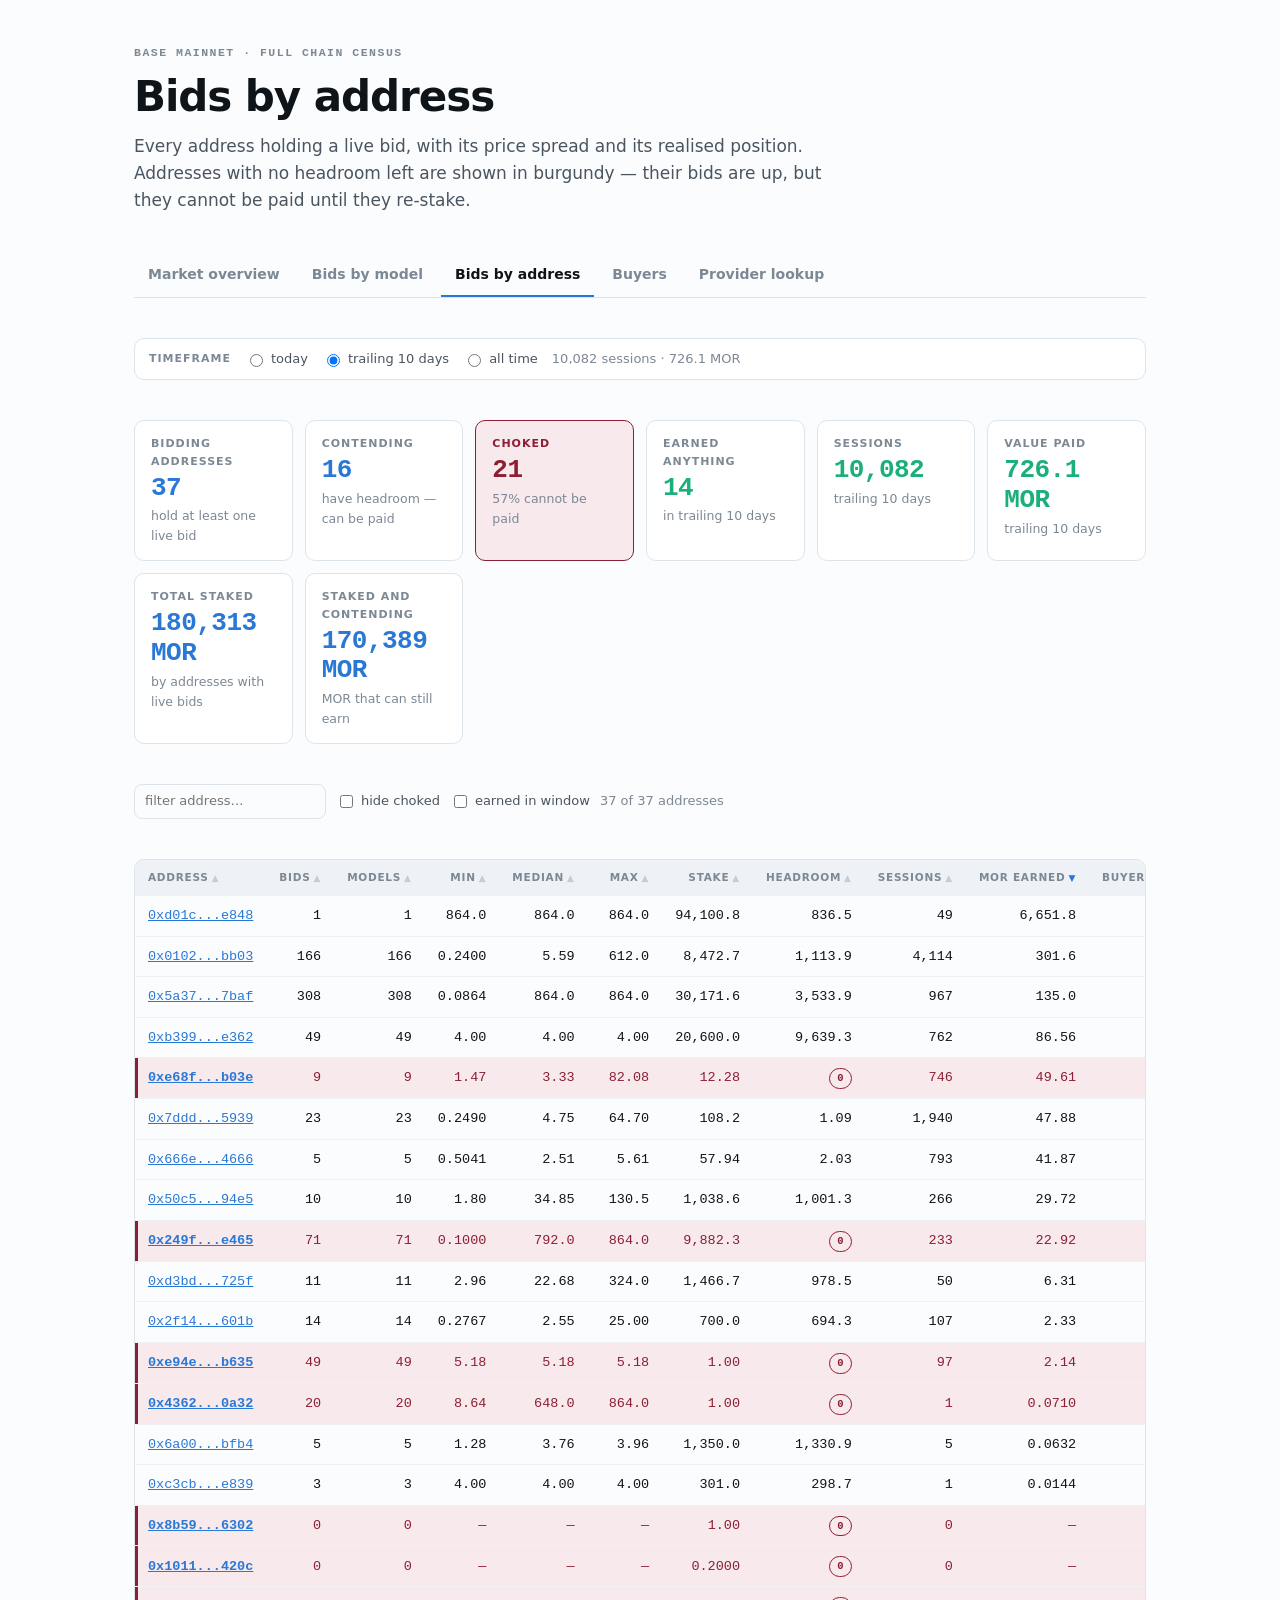
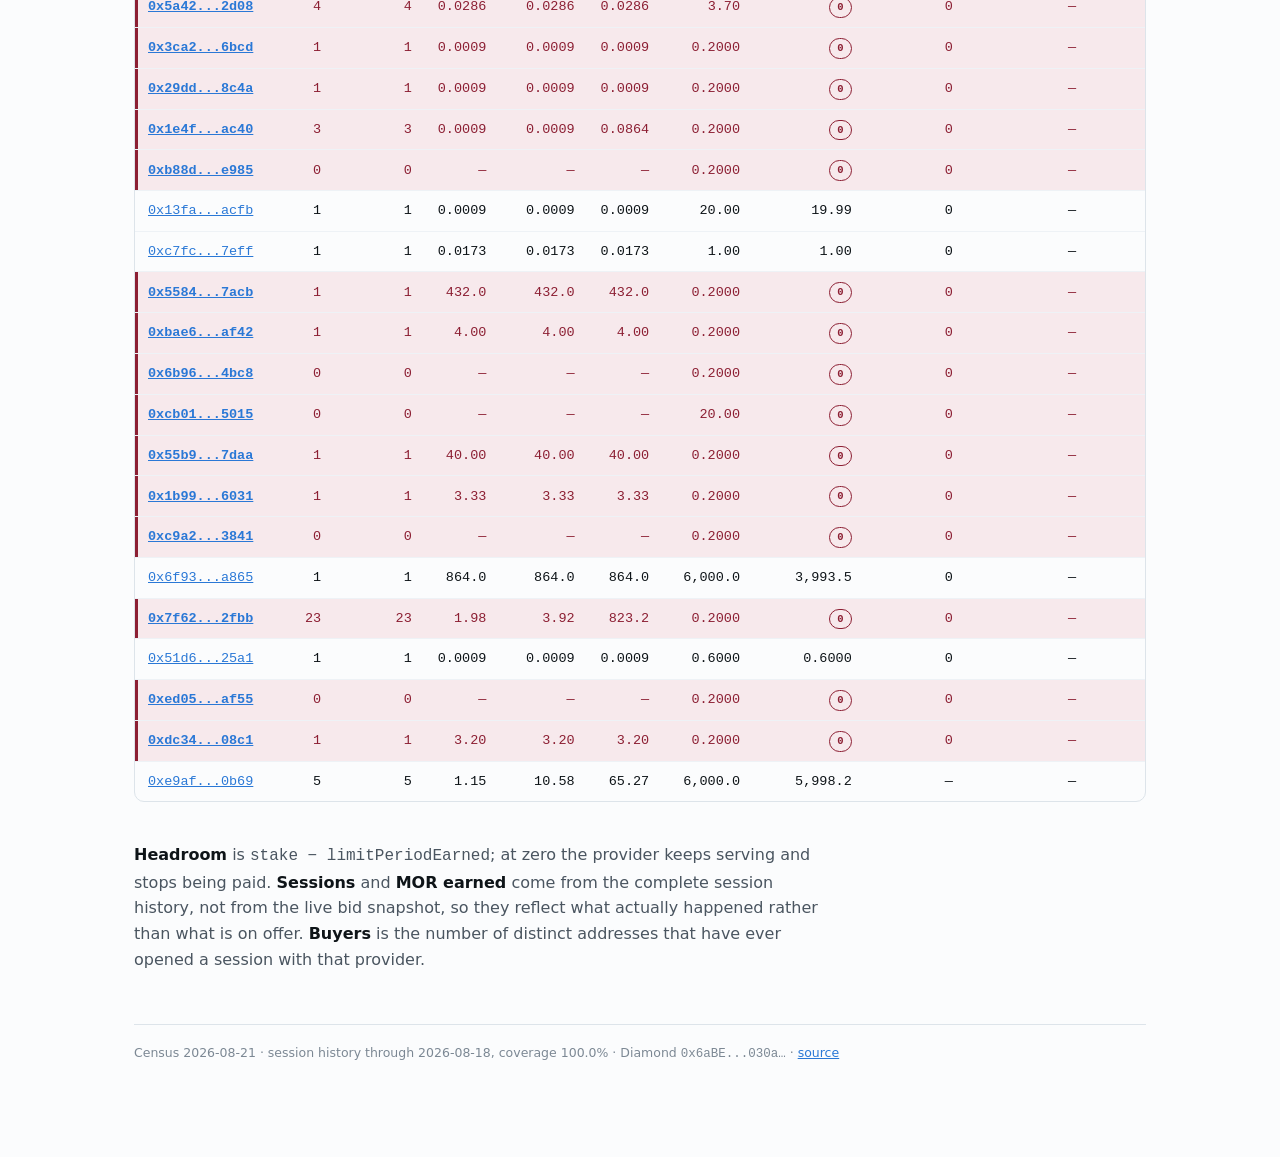
==== addresses.html @ 6c996157 "add Buyers page: per-buyer model breakdown, bidders, sessions, MOR paid, average bid" ====
<!doctype html>
<meta charset="utf-8">
<meta name="viewport" content="width=device-width,initial-scale=1">
<title>Bids by address — Morpheus census</title>
<meta name="description" content="Every address holding a live Morpheus bid, with its price spread, stake, headroom and realised earnings.">
<link rel="stylesheet" href="assets/pub.css?v=9b01a33aaaab">

<div class="wrap">
  <header>
    <div class="eyebrow">Base mainnet · full chain census</div>
    <h1>Bids by address</h1>
    <p class="standfirst">
      Every address holding a live bid, with its price spread and its realised
      position. Addresses with no headroom left are shown in burgundy — their
      bids are up, but they cannot be paid until they re-stake.
    </p>
  </header>

  <div id="navslot"></div>
  <div class="warnbox" id="err" style="display:none"></div>

  <div class="tfbar">
    <span class="lbl">Timeframe</span>
    <label class="chkl"><input type="radio" name="tf" value="d1"> today</label>
    <label class="chkl"><input type="radio" name="tf" value="d10" checked> trailing 10 days</label>
    <label class="chkl"><input type="radio" name="tf" value="all"> all time</label>
    <span class="selcount" id="tfnote"></span>
  </div>

  <div class="kpis" id="kpis"></div>

  <div class="toolbar">
    <input type="search" id="q" placeholder="filter address…" aria-label="Filter addresses">
    <label class="chkl"><input type="checkbox" id="hidechoked"> hide choked</label>
    <label class="chkl"><input type="checkbox" id="earnonly"> earned in window</label>
    <span class="selcount" id="cnt"></span>
  </div>

  <div class="tablewrap">
    <table class="sortable" id="t">
      <thead><tr>
        <th data-k="a">Address<span class="ar">▲</span></th>
        <th data-k="bids">Bids<span class="ar">▲</span></th>
        <th data-k="models">Models<span class="ar">▲</span></th>
        <th data-k="mn">Min<span class="ar">▲</span></th>
        <th data-k="md">Median<span class="ar">▲</span></th>
        <th data-k="mx">Max<span class="ar">▲</span></th>
        <th data-k="stake">Stake<span class="ar">▲</span></th>
        <th data-k="head">Headroom<span class="ar">▲</span></th>
        <th data-k="sess">Sessions<span class="ar">▲</span></th>
        <th data-k="val">MOR earned<span class="ar">▲</span></th>
        <th data-k="buyers">Buyers<span class="ar">▲</span></th>
      </tr></thead>
      <tbody id="tb"></tbody>
    </table>
  </div>

  <p class="cap">
    <strong>Headroom</strong> is <span class="mono">stake − limitPeriodEarned</span>;
    at zero the provider keeps serving and stops being paid.
    <strong>Sessions</strong> and <strong>MOR earned</strong> come from the complete
    session history, not from the live bid snapshot, so they reflect what actually
    happened rather than what is on offer. <strong>Buyers</strong> is the number of
    distinct addresses that have ever opened a session with that provider.
  </p>

  <footer id="foot"></footer>
</div>
<div id="tip" role="status" aria-live="polite"></div>

<script type="module">
import {DIAMOND,CHOKE,fmt,int,pct,mor,price,short,day,
        nav,kpi,esc,census,wireTip,sortable} from "./assets/pub.js?v=df8223ececa9";

document.getElementById("navslot").innerHTML = nav("addresses.html");
let C, H;
try { C = await census(); }
catch(e){ const el=document.getElementById("err"); el.style.display="";
  el.innerHTML="<b>Could not load census-full.json.</b> "+esc(e.message); throw e; }
try { H = await (await fetch("providers-history.json?cb="+Date.now())).json(); } catch(e){ H=null; }

const PD = C.pdetail || {}, HP = H?.providers || {};
let TF="d10";
const K = { d1:["s1","mor1","today"], d10:["s10","mor10","trailing "+(C.windowDays||10)+" days"],
            all:["sAll","morAll","all time"] };
const tfLabel = () => K[TF][2];

let rows = [], shown = [];
function build(){
  const [sk,mk] = K[TF];
  rows = Object.entries(PD).filter(([,p])=>!p.deleted).map(([a,p])=>{
    const h = HP[a] || {};
    return { a, bids:p.bids, models:p.models, mn:p.mn, md:p.md, mx:p.mx,
             stake:p.stake, head:p.head, pct:p.pct,
             sess: h[sk] ?? null, val: h[mk] ?? null,
             buyers: h.buyers ?? null, self: (h.selfShare||0) >= 99.5,
             top: h.topShare, first: h.first,
             choked: (p.head||0) <= CHOKE };
  });
}

function filtered(){
  const q = document.getElementById("q").value.trim().toLowerCase();
  const hc = document.getElementById("hidechoked").checked;
  const eo = document.getElementById("earnonly").checked;
  return rows.filter(r=>
    (!q || r.a.includes(q)) && !(hc && r.choked) && !(eo && !(r.val>0)));
}

function drawKpis(){
  const contend = rows.filter(r=>!r.choked), choked = rows.filter(r=>r.choked);
  const arm = rows.filter(r=>!r.self);
  const val = arm.reduce((a,r)=>a+(r.val||0),0);
  const sess = arm.reduce((a,r)=>a+(r.sess||0),0);
  const earning = arm.filter(r=>(r.val||0)>0).length;
  document.getElementById("kpis").innerHTML = [
    kpi("Bidding addresses", int(rows.length), "hold at least one live bid","hold"),
    kpi("Contending", int(contend.length), "have headroom — can be paid","hold"),
    kpi("Choked", int(choked.length),
        rows.length? pct(100*choked.length/rows.length,0)+" cannot be paid":"none","choke"),
    kpi("Earned anything", int(earning),
        "in "+tfLabel(),"earn"),
    kpi("Sessions", int(sess), tfLabel(),"earn"),
    kpi("Value paid", mor(val)+" MOR", tfLabel(),"earn"),
    kpi("Total staked", mor(rows.reduce((a,r)=>a+(r.stake||0),0))+" MOR",
        "by addresses with live bids","hold"),
    kpi("Staked and contending", mor(contend.reduce((a,r)=>a+(r.stake||0),0))+" MOR",
        "MOR that can still earn","hold"),
  ].join("");
  document.getElementById("tfnote").textContent =
    int(sess)+" sessions · "+mor(val)+" MOR";
}

function draw(){
  shown = filtered();
  document.getElementById("tb").innerHTML = shown.map(r=>
    "<tr"+(r.choked?" class='choked'":"")+">"+
    "<td class='mono"+(r.choked?" chokeaddr":"")+"'>"+
      "<a href='provider.html#"+esc(r.a)+"'>"+short(r.a)+"</a></td>"+
    "<td class='num'>"+int(r.bids)+"</td><td class='num'>"+int(r.models)+"</td>"+
    "<td class='num'>"+price(r.mn)+"</td><td class='num'>"+price(r.md)+"</td>"+
    "<td class='num'>"+price(r.mx)+"</td>"+
    "<td class='num'>"+mor(r.stake)+"</td>"+
    "<td class='num'>"+(r.choked?"<span class='pill cap'>0</span>":mor(r.head))+"</td>"+
    "<td class='num'>"+(r.sess!=null?int(r.sess):"—")+"</td>"+
    "<td class='num'>"+(r.val!=null&&r.val>0?mor(r.val):"—")+"</td>"+
    "<td class='num'"+(r.buyers!=null?" data-tip=\"top buyer holds "+pct(r.top,1)+" of its sessions\"":"")+">"+
      (r.buyers!=null?int(r.buyers):"—")+"</td></tr>").join("")
    || "<tr><td colspan='11'>no addresses match</td></tr>";
  document.getElementById("cnt").textContent = shown.length+" of "+rows.length+" addresses";
}

build(); drawKpis();
const S = sortable(document.getElementById("t"), rows, draw, "val", -1);
["q"].forEach(id=>document.getElementById(id).addEventListener("input", draw));
["hidechoked","earnonly"].forEach(id=>
  document.getElementById(id).addEventListener("change", draw));
document.querySelectorAll("input[name=tf]").forEach(r=>r.addEventListener("change", e=>{
  TF = e.target.value; build(); drawKpis(); S.resort(); }));
wireTip(document.body);

document.getElementById("foot").innerHTML =
  "Census "+esc((C.asOf||"").slice(0,10))+
  (H? " · session history through "+esc(H.lastDay)+", coverage "+fmt(100*H.coverage,1)+"%":"")+
  " · Diamond <span class='mono'>"+short(DIAMOND)+"…</span>"+
  " · <a href='https://github.com/Cbfriedl/morcompute-watchdog'>source</a>";
</script>
---- assets/pub.css ----
/* Morpheus census — public site.
   Tokens: light is the base; both dark scopes redefine only tokens, never
   component rules, so the un-stamped (system-preference) state resolves as a
   complete set rather than borrowing half a palette from the host. */
:root {
  color-scheme: light;
  --surface:  #fbfcfd;
  --raised:   #ffffff;
  --ink:      #0e1418;
  --ink-2:    #4a5560;
  --ink-3:    #7c8894;
  --rule:     #dde4ea;
  --rule-2:   #eef2f6;
  --band-low: #2a78d6;   /* competitive band  */
  --band-high:#eb6834;   /* ceiling band      */
  --band-mid: #9aa6b2;   /* sparse valley     */
  --good:     #1baf7a;
  --crit:     #c0392f;
  --crit-bg:  #fdeceb;
  --choke-bg: #f7e9ec;
  --choke-ink:#8c1f33;
  --shadow:   0 1px 2px rgba(14,20,24,.05), 0 8px 24px -12px rgba(14,20,24,.18);
}
@media (prefers-color-scheme: dark) {
  :root:not([data-theme="light"]) {
    color-scheme: dark;
    --surface:  #0f1418;  --raised:   #161d23;
    --ink:      #eef3f7;  --ink-2:    #a5b2be;  --ink-3: #6f7d8a;
    --rule:     #232d36;  --rule-2:   #1b242b;
    --band-low: #3987e5;  --band-high:#d95926;  --band-mid: #5c6873;
    --good:     #35c793;
    --crit:     #e66767;  --crit-bg:  #2a1a1a;
    --choke-bg: #2a1119;  --choke-ink:#e07d90;
    --shadow:   0 1px 2px rgba(0,0,0,.4), 0 8px 24px -12px rgba(0,0,0,.6);
  }
}
:root[data-theme="dark"] {
  color-scheme: dark;
  --surface:  #0f1418;  --raised:   #161d23;
  --ink:      #eef3f7;  --ink-2:    #a5b2be;  --ink-3: #6f7d8a;
  --rule:     #232d36;  --rule-2:   #1b242b;
  --band-low: #3987e5;  --band-high:#d95926;  --band-mid: #5c6873;
  --good:     #35c793;
  --crit:     #e66767;  --crit-bg:  #2a1a1a;
  --choke-bg: #2a1119;  --choke-ink:#e07d90;
  --shadow:   0 1px 2px rgba(0,0,0,.4), 0 8px 24px -12px rgba(0,0,0,.6);
}

* { box-sizing: border-box; }
body {
  margin: 0; background: var(--surface); color: var(--ink);
  font-family: ui-sans-serif, system-ui, -apple-system, "Segoe UI", Roboto, sans-serif;
  font-size: 16px; line-height: 1.6; -webkit-font-smoothing: antialiased;
}
.mono, .num {
  font-family: ui-monospace, SFMono-Regular, "SF Mono", Menlo, Consolas, monospace;
  font-variant-numeric: tabular-nums;
}
.wrap { max-width: 1060px; margin: 0 auto; padding: 44px 24px 96px;
        display: flex; flex-direction: column; gap: 40px; }

header { display: flex; flex-direction: column; gap: 12px; }
.eyebrow { font-size: 11.5px; font-weight: 650; letter-spacing: .13em;
  text-transform: uppercase; color: var(--ink-3);
  font-family: ui-monospace, SFMono-Regular, Menlo, monospace; }
h1 { margin: 0; font-size: clamp(28px, 5vw, 42px); line-height: 1.1;
     letter-spacing: -.025em; font-weight: 700; text-wrap: balance; }
.standfirst { margin: 0; max-width: 66ch; color: var(--ink-2); font-size: 17px; }
h2 { margin: 0 0 6px; font-size: 21px; letter-spacing: -.015em; font-weight: 650; text-wrap: balance; }
h3 { margin: 0 0 4px; font-size: 15.5px; font-weight: 650; }
p  { margin: 0 0 12px; max-width: 68ch; color: var(--ink-2); }
p.tight { margin-bottom: 0; }
strong { color: var(--ink); font-weight: 640; }
section { display: flex; flex-direction: column; gap: 14px; }
a { color: var(--band-low); }

/* ---- tabs (nav) ---- */
nav.tabs { display: flex; gap: 4px; border-bottom: 1px solid var(--rule); flex-wrap: wrap; }
nav.tabs a {
  padding: 9px 14px; font-size: 14px; font-weight: 620; color: var(--ink-3);
  text-decoration: none; border-bottom: 2px solid transparent; border-radius: 6px 6px 0 0;
}
nav.tabs a:hover { color: var(--ink); }
nav.tabs a[aria-current="page"] { color: var(--ink); border-bottom-color: var(--band-low); }
nav.tabs a:focus-visible { outline: 2px solid var(--band-low); outline-offset: 2px; }

/* ---- KPI row ---- */
.kpis { display: grid; gap: 12px; grid-template-columns: repeat(auto-fit, minmax(158px, 1fr)); }
.kpi { background: var(--raised); border: 1px solid var(--rule); border-radius: 10px;
       padding: 14px 16px; display: flex; flex-direction: column; gap: 3px; }
.kpi .v { font-size: 26px; font-weight: 680; letter-spacing: -.02em; line-height: 1.15; }
.kpi .k { font-size: 11px; letter-spacing: .09em; text-transform: uppercase;
          color: var(--ink-3); font-weight: 600; }
.kpi .sub { font-size: 12.5px; color: var(--ink-3); }
.kpi.hold .v { color: var(--band-low); }
.kpi.earn .v { color: var(--good); }
.kpi.time .v { color: var(--band-high); }
.kpi.choke { background: var(--choke-bg); border-color: var(--choke-ink); }
.kpi.choke .v, .kpi.choke .k { color: var(--choke-ink); }

/* ---- cards & plots ---- */
.card { background: var(--raised); border: 1px solid var(--rule); border-radius: 12px;
        padding: 22px; box-shadow: var(--shadow); display: flex; flex-direction: column; gap: 6px; }
.card .cap { font-size: 13px; color: var(--ink-3); margin: 0; max-width: 74ch; }
.plot { width: 100%; overflow-x: auto; }
svg { display: block; width: 100%; height: auto; }
.legend { display: flex; flex-wrap: wrap; gap: 16px; margin-top: 10px; }
.lg { display: flex; align-items: center; gap: 7px; font-size: 12.5px; color: var(--ink-2); }
.sw { width: 11px; height: 11px; border-radius: 3px; flex: none; }
.bar { transition: opacity .12s ease; }
.plot:hover .bar { opacity: .45; }
.plot .bar:hover { opacity: 1; }
.gridline { stroke: var(--rule-2); stroke-width: 1; }
.axis { stroke: var(--rule); stroke-width: 1; }
.tick { fill: var(--ink-3); font-size: 11px; }
.blab { fill: var(--ink-2); font-size: 11px; font-weight: 600; }
.bar[data-prov] { cursor: pointer; }
.bar[data-prov]:focus-visible { outline: 2px solid var(--ink); outline-offset: 2px; }

#tip { position: fixed; pointer-events: none; opacity: 0; z-index: 40;
  background: var(--ink); color: var(--surface); padding: 8px 11px; border-radius: 7px;
  font-size: 12.5px; line-height: 1.45; transition: opacity .1s ease;
  max-width: 280px; box-shadow: var(--shadow); }
#tip .t { font-weight: 680; }

/* ---- callouts ---- */
.callout { border: 1px solid var(--rule); border-left: 3px solid var(--crit);
  background: var(--crit-bg); border-radius: 8px; padding: 16px 18px;
  display: flex; flex-direction: column; gap: 6px; }
.callout h3 { color: var(--crit); }
.callout p { color: var(--ink-2); margin: 0; }
.note { border: 1px solid var(--rule); border-left: 3px solid var(--band-mid);
  background: var(--rule-2); border-radius: 8px; padding: 16px 18px; }
.note p:last-child { margin-bottom: 0; }

/* ---- tables ---- */
.tablewrap { overflow-x: auto; border: 1px solid var(--rule); border-radius: 10px; }
table { border-collapse: collapse; width: 100%; font-size: 13.5px; min-width: 620px; }
th, td { padding: 9px 13px; text-align: right; border-bottom: 1px solid var(--rule-2); }
th:first-child, td:first-child { text-align: left; }
thead th { font-size: 10.5px; letter-spacing: .07em; text-transform: uppercase;
  color: var(--ink-3); font-weight: 650; background: var(--rule-2);
  position: sticky; top: 0; z-index: 1; }
tbody tr:last-child td { border-bottom: none; }
tr.choked td { background: var(--choke-bg); color: var(--choke-ink); }
tr.choked td:first-child { box-shadow: inset 3px 0 0 var(--choke-ink); }
.chokeaddr { color: var(--choke-ink) !important; font-weight: 640; }
.pill { display: inline-block; padding: 1px 7px; border-radius: 20px;
  font-size: 10.5px; font-weight: 660; letter-spacing: .03em; border: 1px solid currentColor; }
.pill.cap { color: var(--choke-ink); }
.dot { display: inline-block; width: 8px; height: 8px; border-radius: 2px; margin-right: 7px; }
.sortable thead th { cursor: pointer; user-select: none; white-space: nowrap; }
.sortable thead th:hover { color: var(--ink); }
.sortable thead th .ar { opacity: .35; font-size: 9px; margin-left: 3px; }
.sortable thead th[data-dir] .ar { opacity: 1; color: var(--band-low); }
tr.selrow td { background: color-mix(in srgb, var(--band-low) 9%, transparent); }
td.chk, th.chk { width: 34px; text-align: center; }
tr.clickable { cursor: pointer; }
tr.clickable:hover td { background: var(--rule-2); }

/* ---- toolbars ---- */
.toolbar { display: flex; gap: 10px; align-items: center; flex-wrap: wrap; font-size: 13px; }
.chkl { display: inline-flex; align-items: center; gap: 5px; color: var(--ink-2); cursor: pointer; }
.toolbar input[type=search] { font: inherit; font-size: 13px; padding: 6px 10px;
  border-radius: 8px; border: 1px solid var(--rule); background: var(--surface);
  color: var(--ink); min-width: 190px; }
.toolbar button { font: inherit; font-size: 12.5px; padding: 5px 11px; border-radius: 8px;
  cursor: pointer; border: 1px solid var(--rule); background: var(--rule-2); color: var(--ink); }
.toolbar button:focus-visible, .toolbar input:focus-visible { outline: 2px solid var(--band-low); outline-offset: 2px; }
.selcount { color: var(--ink-3); }
.tfbar { display: flex; gap: 14px; align-items: center; flex-wrap: wrap; font-size: 13px;
  padding: 10px 14px; border: 1px solid var(--rule); border-radius: 10px; background: var(--raised); }
.tfbar .lbl { font-size: 11px; letter-spacing: .09em; text-transform: uppercase;
  color: var(--ink-3); font-weight: 600; }

details { border-top: 1px solid var(--rule); padding-top: 14px; }
summary { cursor: pointer; font-size: 14px; font-weight: 620; color: var(--ink-2); }
summary:focus-visible { outline: 2px solid var(--band-low); outline-offset: 3px; border-radius: 3px; }
footer { color: var(--ink-3); font-size: 12.5px; border-top: 1px solid var(--rule); padding-top: 18px; }
.warnbox { border: 1px solid var(--crit); background: var(--crit-bg); color: var(--ink-2);
  border-radius: 8px; padding: 12px 16px; font-size: 13.5px; }

/* ---- provider detail panel ---- */
.pdetail { border: 1px solid var(--rule); border-radius: 10px; background: var(--rule-2);
  padding: 16px 18px; display: none; flex-direction: column; gap: 12px; }
.pdetail.open { display: flex; }
.pdhead { display: flex; justify-content: space-between; align-items: baseline; gap: 14px; flex-wrap: wrap; }
.pdhead .who { font-size: 14px; font-weight: 680; }
.pdstats { display: flex; flex-wrap: wrap; gap: 18px; font-size: 12.5px; color: var(--ink-2); }
.pdstats b { color: var(--ink); font-weight: 660; }
.pdclose { appearance: none; border: 1px solid var(--rule); background: var(--raised);
  color: var(--ink-2); border-radius: 7px; padding: 3px 10px; font: inherit; font-size: 12px; cursor: pointer; }
.pdmodels { max-height: 300px; overflow-y: auto; border: 1px solid var(--rule); border-radius: 8px; }
.pdmodels table { min-width: 0; }

@media (prefers-reduced-motion: reduce) { * { transition: none !important; } }
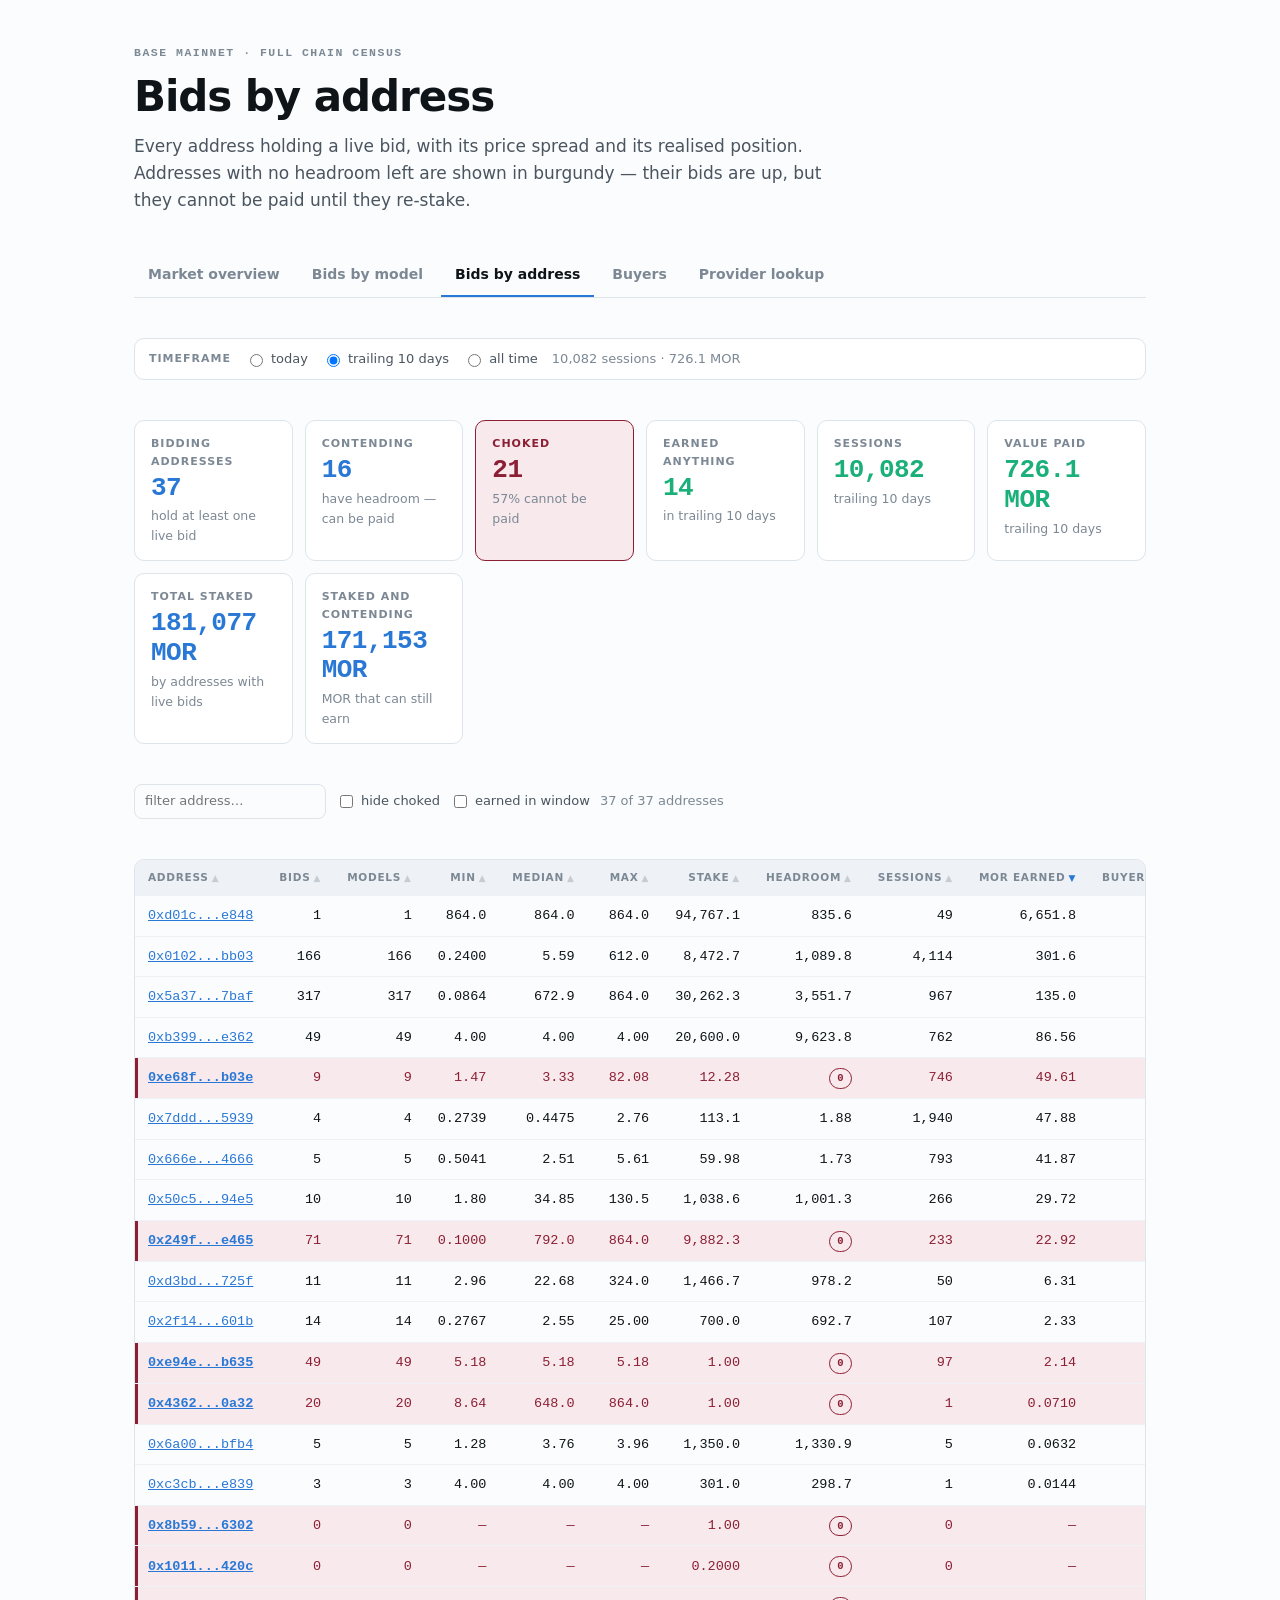
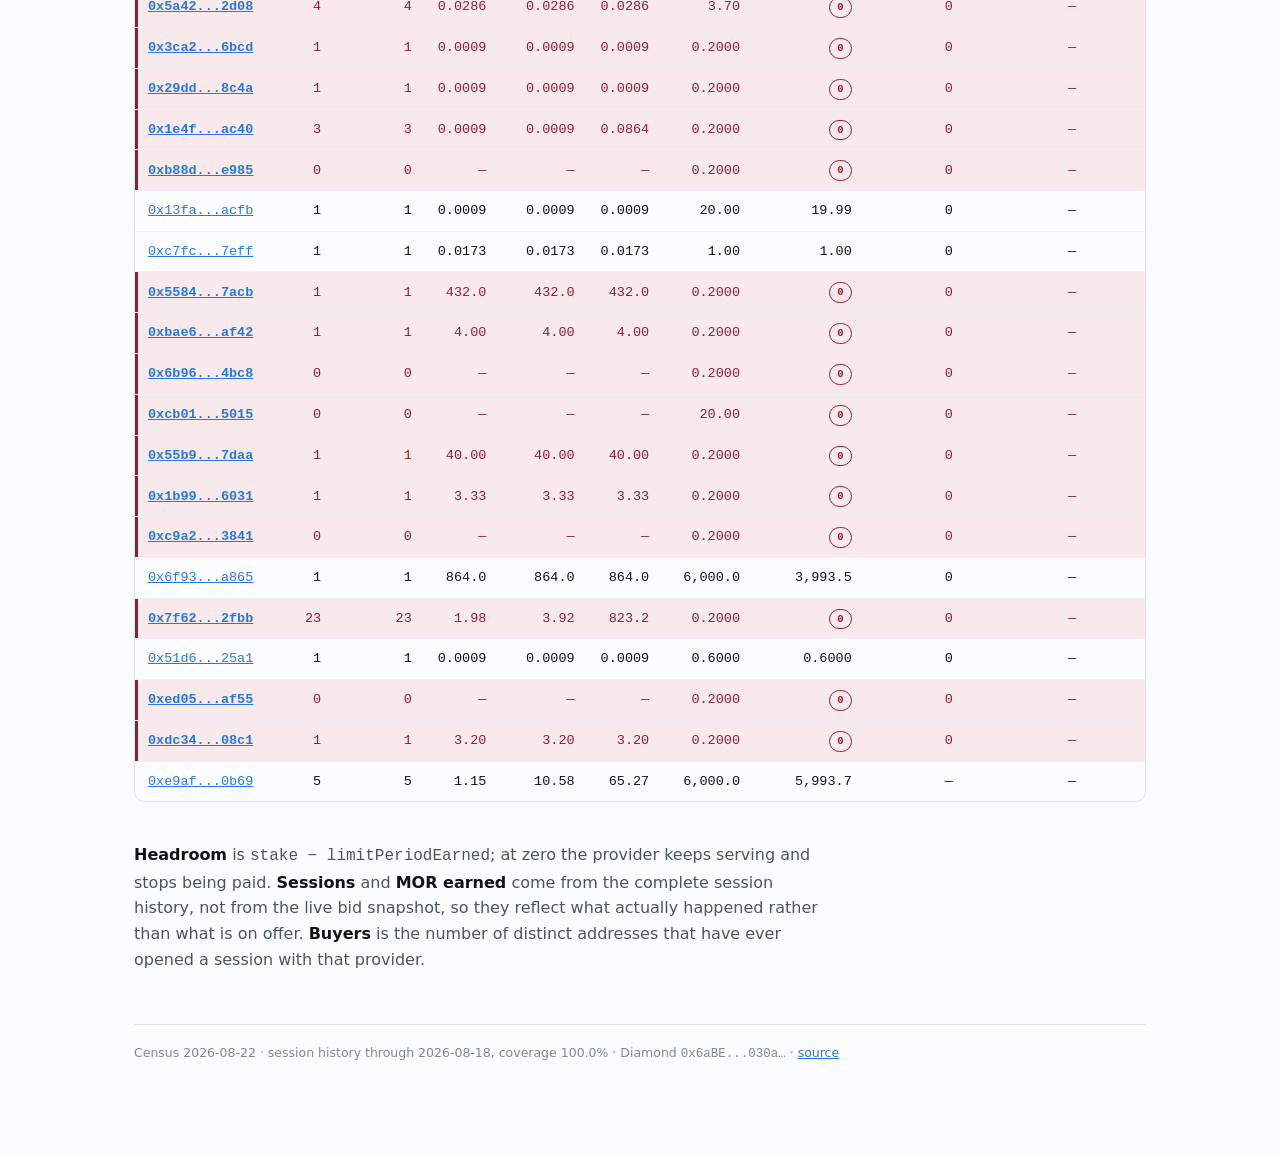
==== commit 1966de50: "census: fix stale sort on timeframe change; rework Market overview cards sortable() closes over the " ====
--- a/addresses.html
+++ b/addresses.html
@@ -3,7 +3,7 @@
 <meta name="viewport" content="width=device-width,initial-scale=1">
 <title>Bids by address — Morpheus census</title>
 <meta name="description" content="Every address holding a live Morpheus bid, with its price spread, stake, headroom and realised earnings.">
-<link rel="stylesheet" href="assets/pub.css?v=9b01a33aaaab">
+<link rel="stylesheet" href="assets/pub.css?v=b03938ea1eec">
 
 <div class="wrap">
   <header>
@@ -88,7 +88,10 @@
 let rows = [], shown = [];
 function build(){
   const [sk,mk] = K[TF];
-  rows = Object.entries(PD).filter(([,p])=>!p.deleted).map(([a,p])=>{
+  /* splice, not reassign: sortable() closed over THIS array. Handing it a
+     new one leaves resort() sorting an orphan while the table draws the
+     replacement unsorted. */
+  rows.splice(0, rows.length, ...Object.entries(PD).filter(([,p])=>!p.deleted).map(([a,p])=>{
     const h = HP[a] || {};
     return { a, bids:p.bids, models:p.models, mn:p.mn, md:p.md, mx:p.mx,
              stake:p.stake, head:p.head, pct:p.pct,
@@ -96,7 +99,7 @@
              buyers: h.buyers ?? null, self: (h.selfShare||0) >= 99.5,
              top: h.topShare, first: h.first,
              choked: (p.head||0) <= CHOKE };
-  });
+  }));
 }
 
 function filtered(){
--- a/assets/pub.css
+++ b/assets/pub.css
@@ -19,6 +19,7 @@
   --crit-bg:  #fdeceb;
   --choke-bg: #f7e9ec;
   --choke-ink:#8c1f33;
+  --sess-ink: #8a6d1f;   /* sessions band */
   --shadow:   0 1px 2px rgba(14,20,24,.05), 0 8px 24px -12px rgba(14,20,24,.18);
 }
 @media (prefers-color-scheme: dark) {
@@ -31,6 +32,8 @@
     --good:     #35c793;
     --crit:     #e66767;  --crit-bg:  #2a1a1a;
     --choke-bg: #2a1119;  --choke-ink:#e07d90;
+  --sess-ink: #d9bb63;
+    --sess-ink: #d9bb63;
     --shadow:   0 1px 2px rgba(0,0,0,.4), 0 8px 24px -12px rgba(0,0,0,.6);
   }
 }
@@ -43,6 +46,7 @@
   --good:     #35c793;
   --crit:     #e66767;  --crit-bg:  #2a1a1a;
   --choke-bg: #2a1119;  --choke-ink:#e07d90;
+  --sess-ink: #d9bb63;
   --shadow:   0 1px 2px rgba(0,0,0,.4), 0 8px 24px -12px rgba(0,0,0,.6);
 }
 
@@ -97,6 +101,7 @@
 .kpi.time .v { color: var(--band-high); }
 .kpi.choke { background: var(--choke-bg); border-color: var(--choke-ink); }
 .kpi.choke .v, .kpi.choke .k { color: var(--choke-ink); }
+.kpi.sess .v { color: var(--sess-ink); }
 
 /* ---- cards & plots ---- */
 .card { background: var(--raised); border: 1px solid var(--rule); border-radius: 12px;
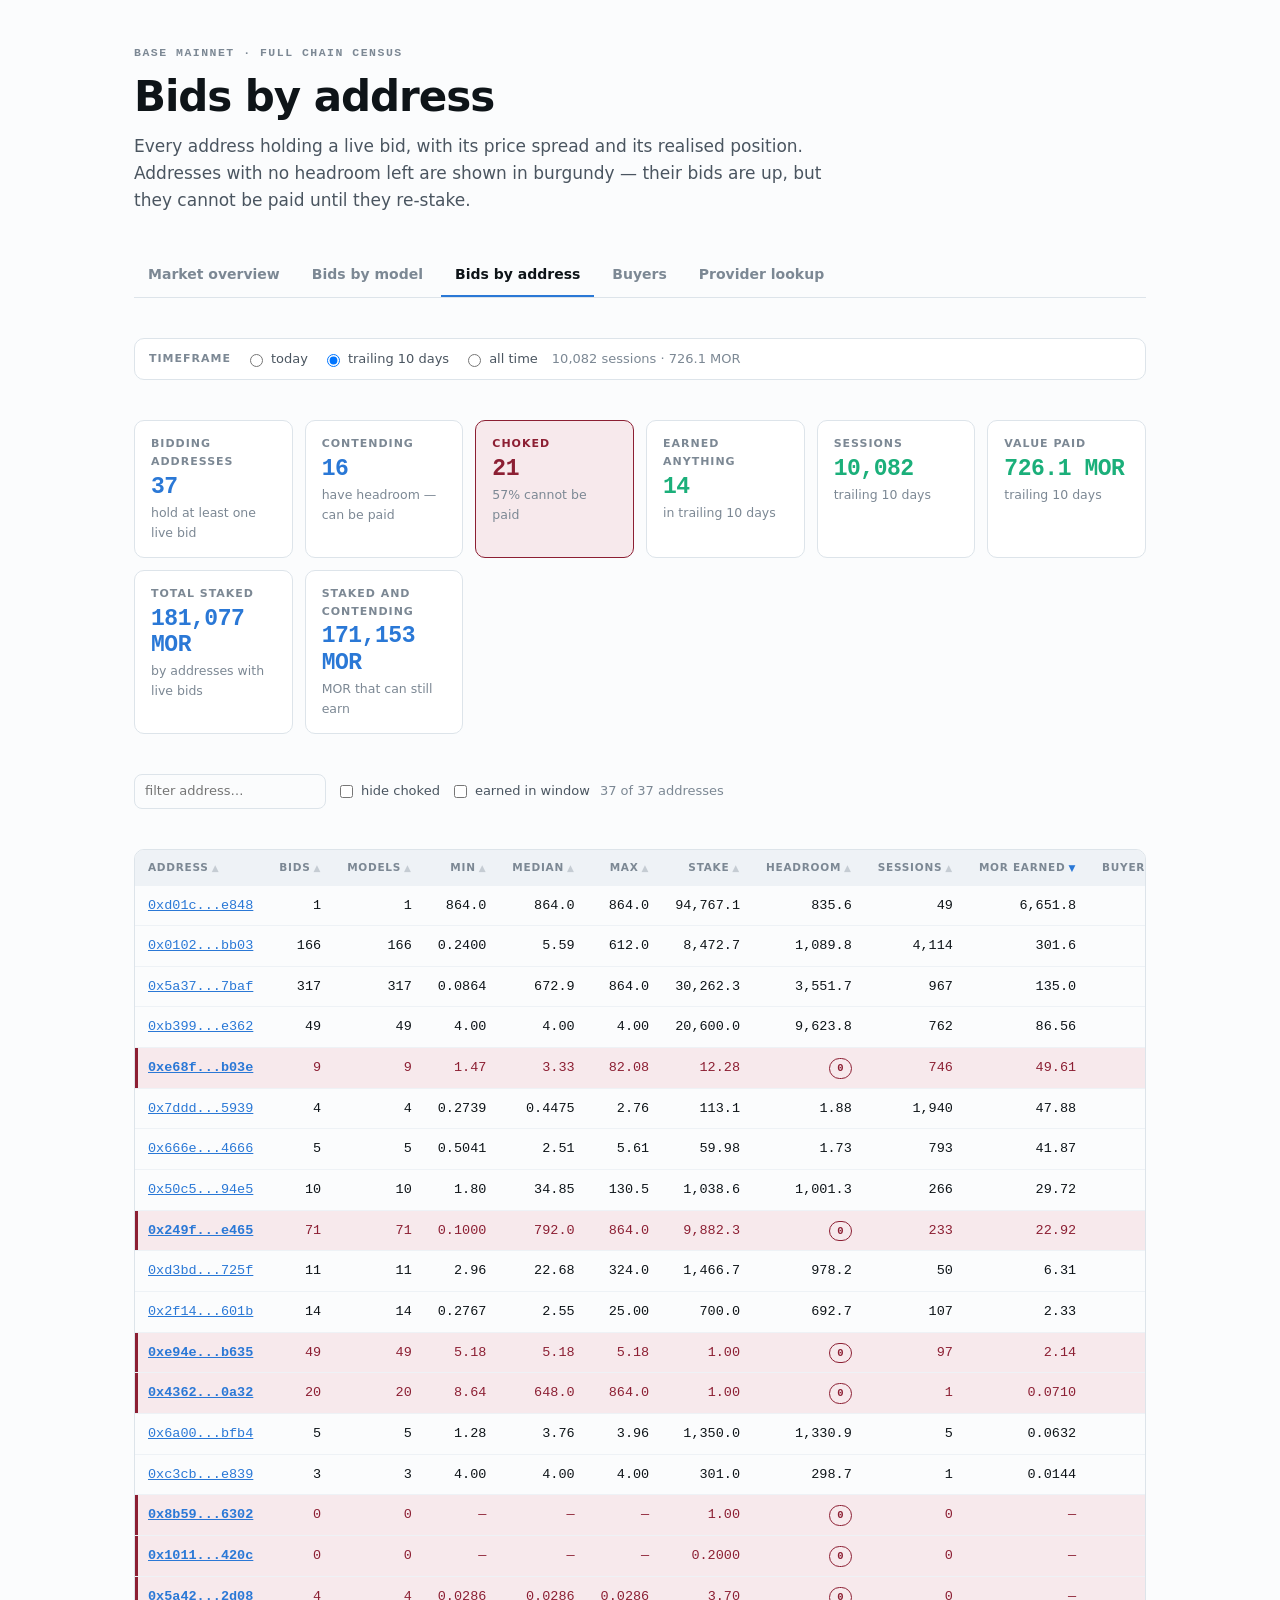
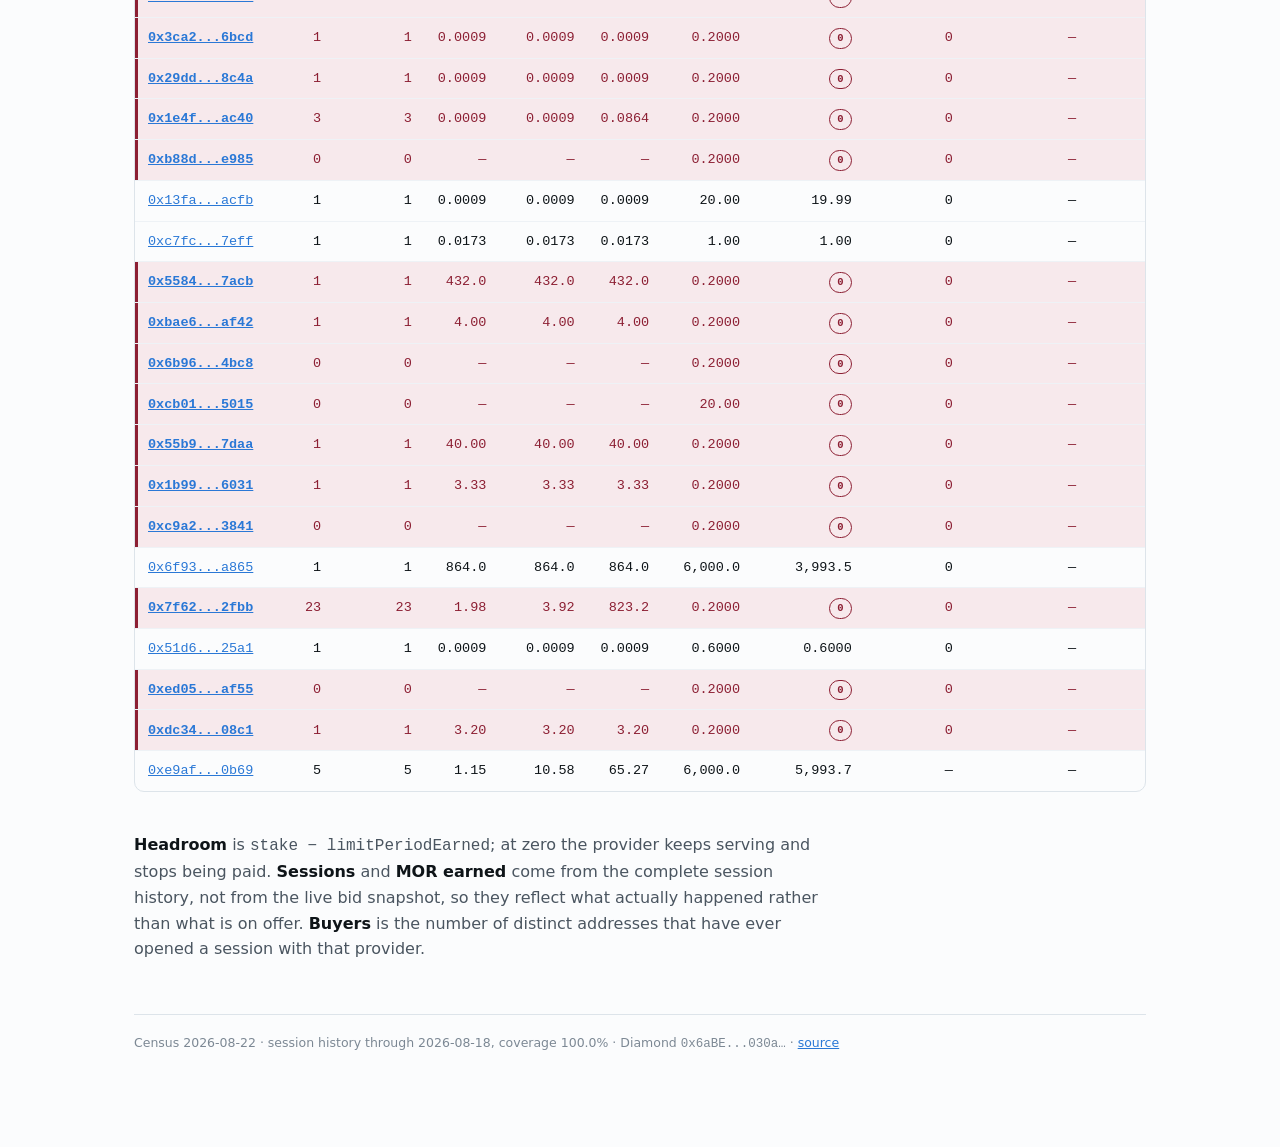
==== commit 729962ff: "census: card value type to 23px, matching the private metrics page; rename Bidding addresses" ====
--- a/addresses.html
+++ b/addresses.html
@@ -3,7 +3,7 @@
 <meta name="viewport" content="width=device-width,initial-scale=1">
 <title>Bids by address — Morpheus census</title>
 <meta name="description" content="Every address holding a live Morpheus bid, with its price spread, stake, headroom and realised earnings.">
-<link rel="stylesheet" href="assets/pub.css?v=b03938ea1eec">
+<link rel="stylesheet" href="assets/pub.css?v=fe5f9952cd1b">
 
 <div class="wrap">
   <header>
--- a/assets/pub.css
+++ b/assets/pub.css
@@ -92,7 +92,9 @@
 .kpis { display: grid; gap: 12px; grid-template-columns: repeat(auto-fit, minmax(158px, 1fr)); }
 .kpi { background: var(--raised); border: 1px solid var(--rule); border-radius: 10px;
        padding: 14px 16px; display: flex; flex-direction: column; gap: 3px; }
-.kpi .v { font-size: 26px; font-weight: 680; letter-spacing: -.02em; line-height: 1.15; }
+/* 23px matches the private metrics page's .card .v, so the two dashboards
+   read at the same weight. */
+.kpi .v { font-size: 23px; font-weight: 680; letter-spacing: -.02em; line-height: 1.15; }
 .kpi .k { font-size: 11px; letter-spacing: .09em; text-transform: uppercase;
           color: var(--ink-3); font-weight: 600; }
 .kpi .sub { font-size: 12.5px; color: var(--ink-3); }
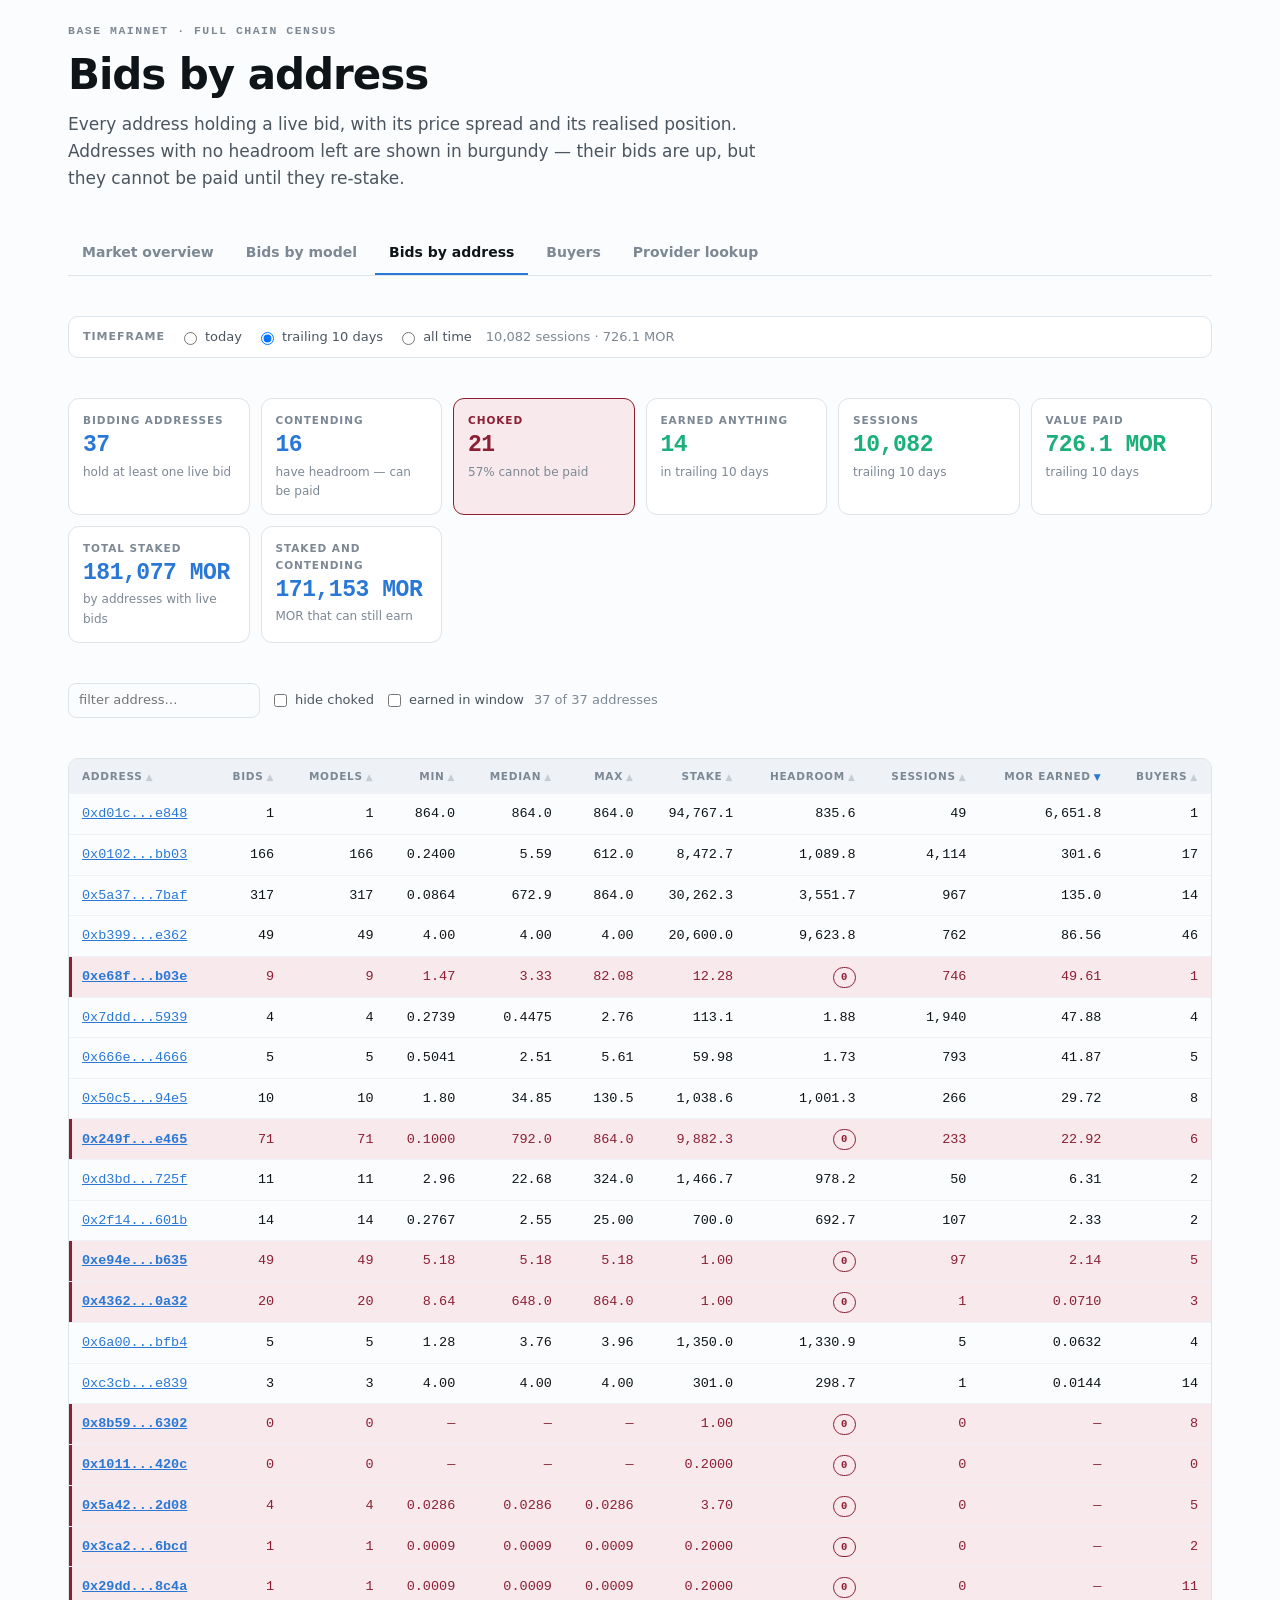
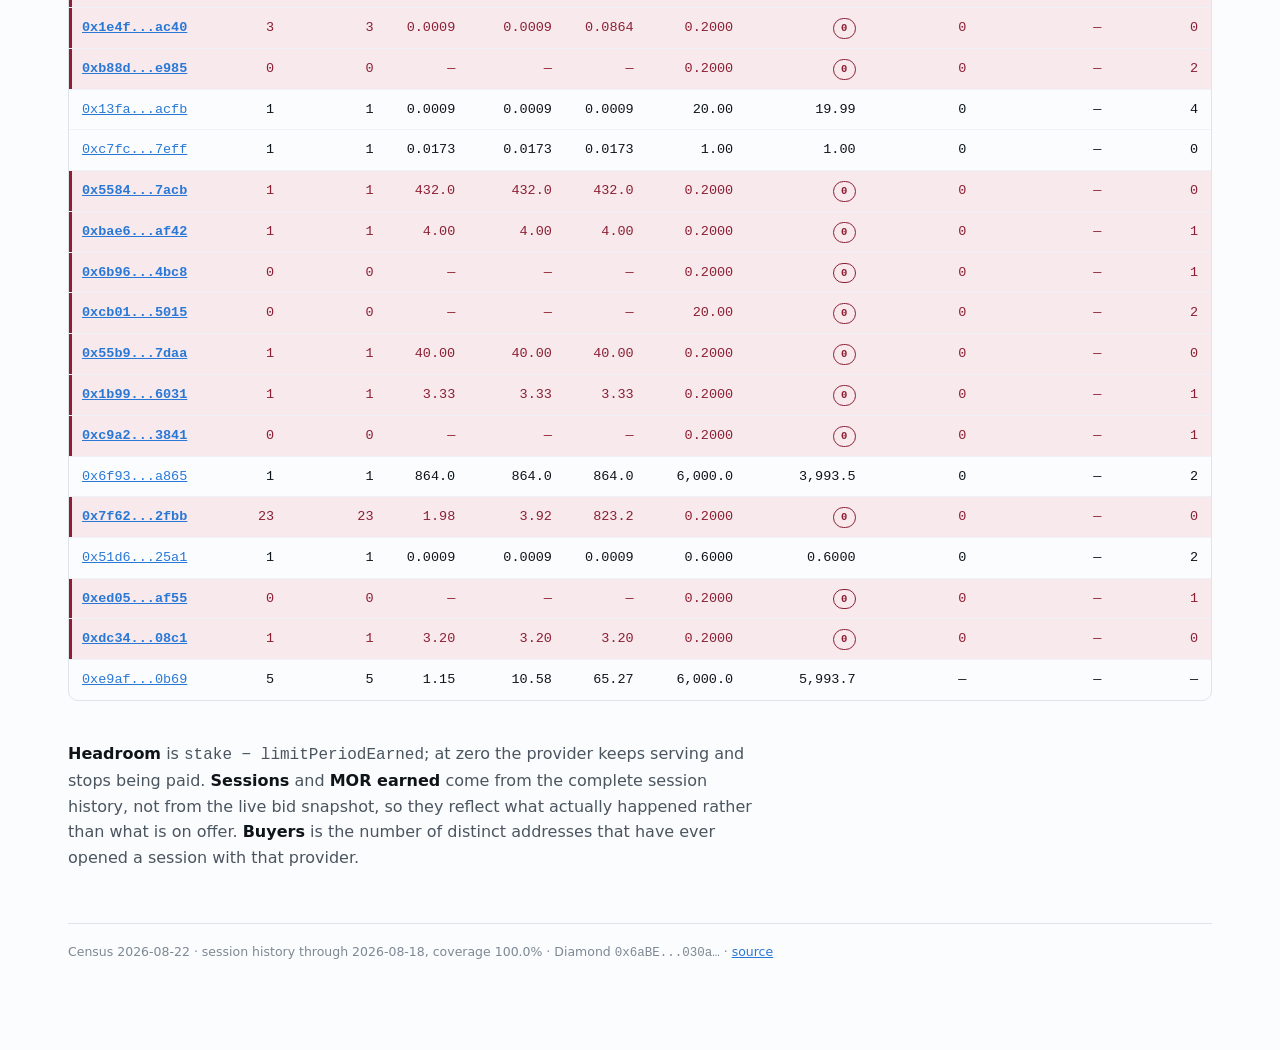
==== commit e5bdd03d: "census: standardise page width and card metrics on the private My Node page .wrap 1060 -> 1180px wit" ====
--- a/addresses.html
+++ b/addresses.html
@@ -3,7 +3,7 @@
 <meta name="viewport" content="width=device-width,initial-scale=1">
 <title>Bids by address — Morpheus census</title>
 <meta name="description" content="Every address holding a live Morpheus bid, with its price spread, stake, headroom and realised earnings.">
-<link rel="stylesheet" href="assets/pub.css?v=fe5f9952cd1b">
+<link rel="stylesheet" href="assets/pub.css?v=51883ac8552c">
 
 <div class="wrap">
   <header>
--- a/assets/pub.css
+++ b/assets/pub.css
@@ -60,7 +60,8 @@
   font-family: ui-monospace, SFMono-Regular, "SF Mono", Menlo, Consolas, monospace;
   font-variant-numeric: tabular-nums;
 }
-.wrap { max-width: 1060px; margin: 0 auto; padding: 44px 24px 96px;
+/* sizing standardised on the private My Node page */
+.wrap { max-width: 1180px; margin: 0 auto; padding: 22px 18px 90px;
         display: flex; flex-direction: column; gap: 40px; }
 
 header { display: flex; flex-direction: column; gap: 12px; }
@@ -89,15 +90,14 @@
 nav.tabs a:focus-visible { outline: 2px solid var(--band-low); outline-offset: 2px; }
 
 /* ---- KPI row ---- */
-.kpis { display: grid; gap: 12px; grid-template-columns: repeat(auto-fit, minmax(158px, 1fr)); }
-.kpi { background: var(--raised); border: 1px solid var(--rule); border-radius: 10px;
-       padding: 14px 16px; display: flex; flex-direction: column; gap: 3px; }
-/* 23px matches the private metrics page's .card .v, so the two dashboards
-   read at the same weight. */
-.kpi .v { font-size: 23px; font-weight: 680; letter-spacing: -.02em; line-height: 1.15; }
-.kpi .k { font-size: 11px; letter-spacing: .09em; text-transform: uppercase;
-          color: var(--ink-3); font-weight: 600; }
-.kpi .sub { font-size: 12.5px; color: var(--ink-3); }
+.kpis { display: grid; gap: 11px; grid-template-columns: repeat(auto-fill, minmax(168px, 1fr)); }
+.kpi { background: var(--raised); border: 1px solid var(--rule); border-radius: 11px;
+       padding: 13px 14px; display: flex; flex-direction: column; gap: 3px; min-width: 0; }
+.kpi .v { font-size: 23px; font-weight: 680; letter-spacing: -.02em; line-height: 1.2;
+          overflow-wrap: anywhere; }
+.kpi .k { font-size: 10.5px; letter-spacing: .09em; text-transform: uppercase;
+          color: var(--ink-3); font-weight: 640; }
+.kpi .sub { font-size: 12px; color: var(--ink-3); }
 .kpi.hold .v { color: var(--band-low); }
 .kpi.earn .v { color: var(--good); }
 .kpi.time .v { color: var(--band-high); }
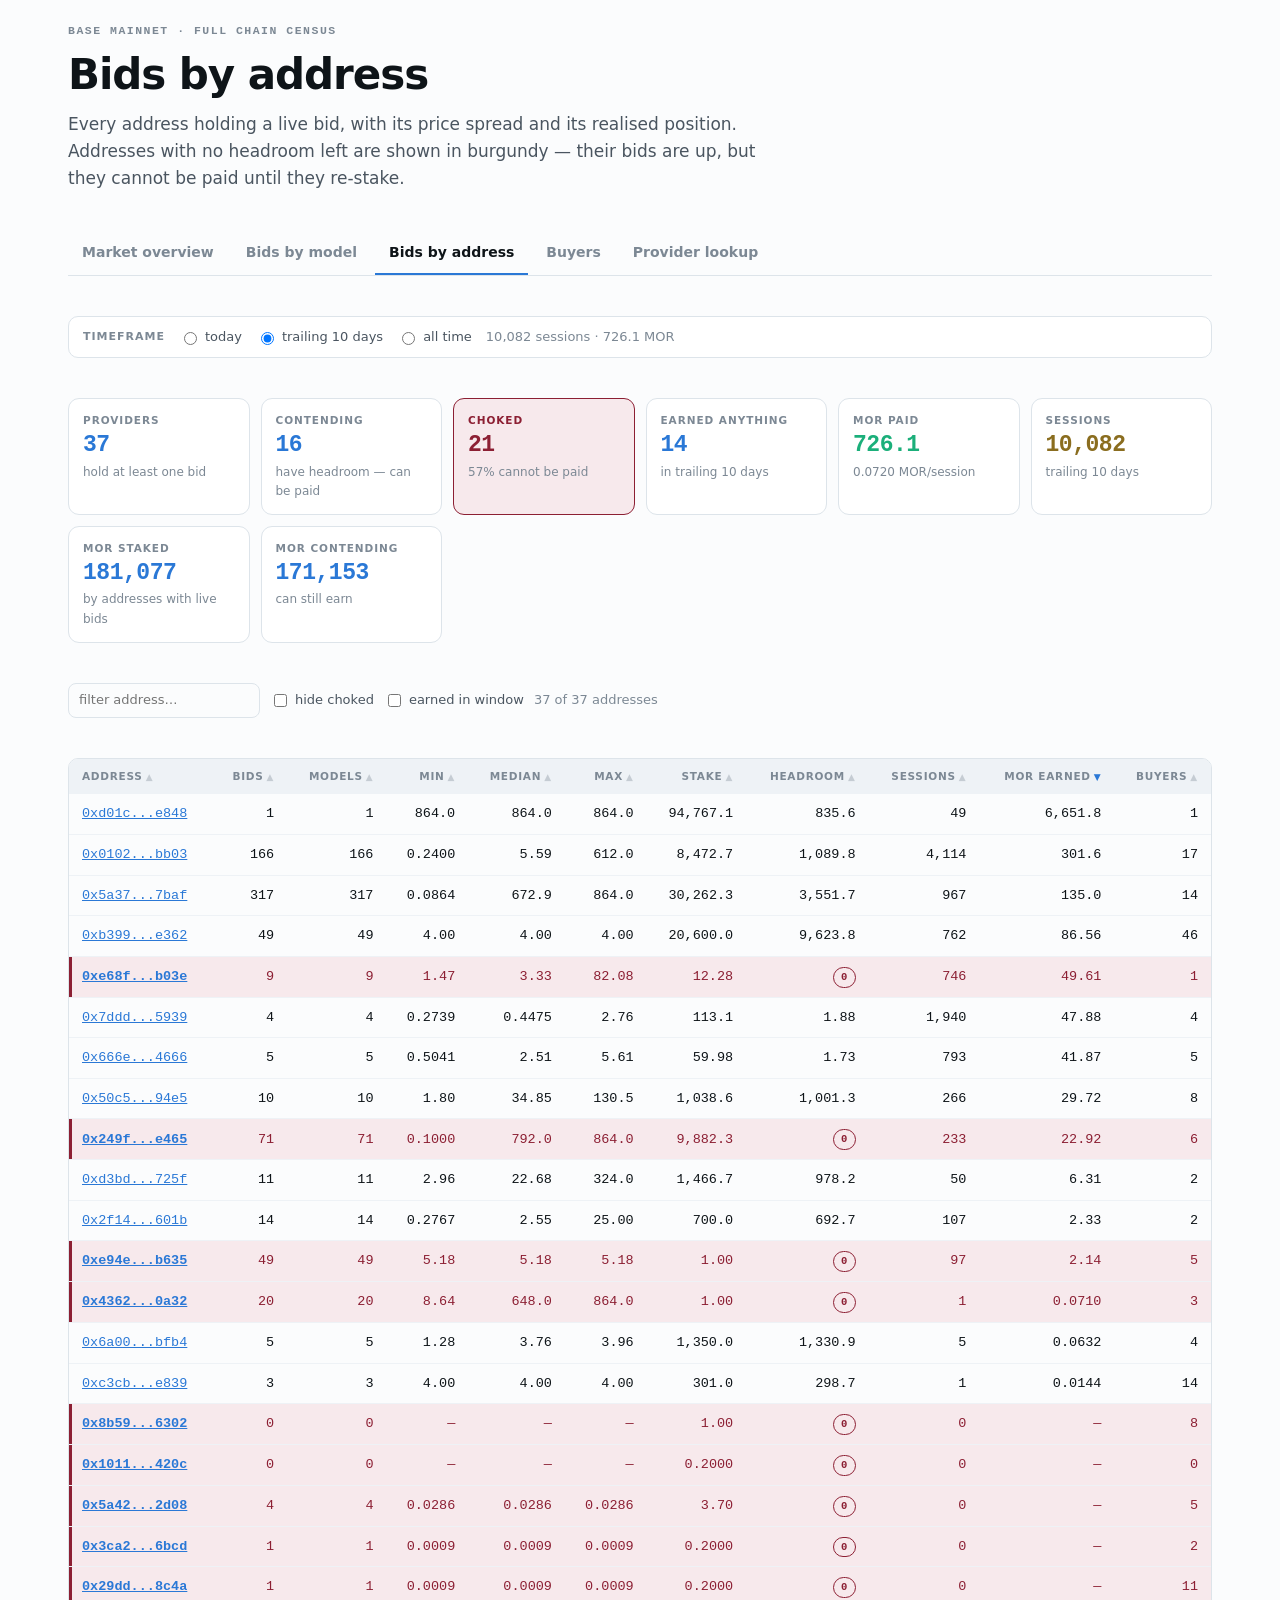
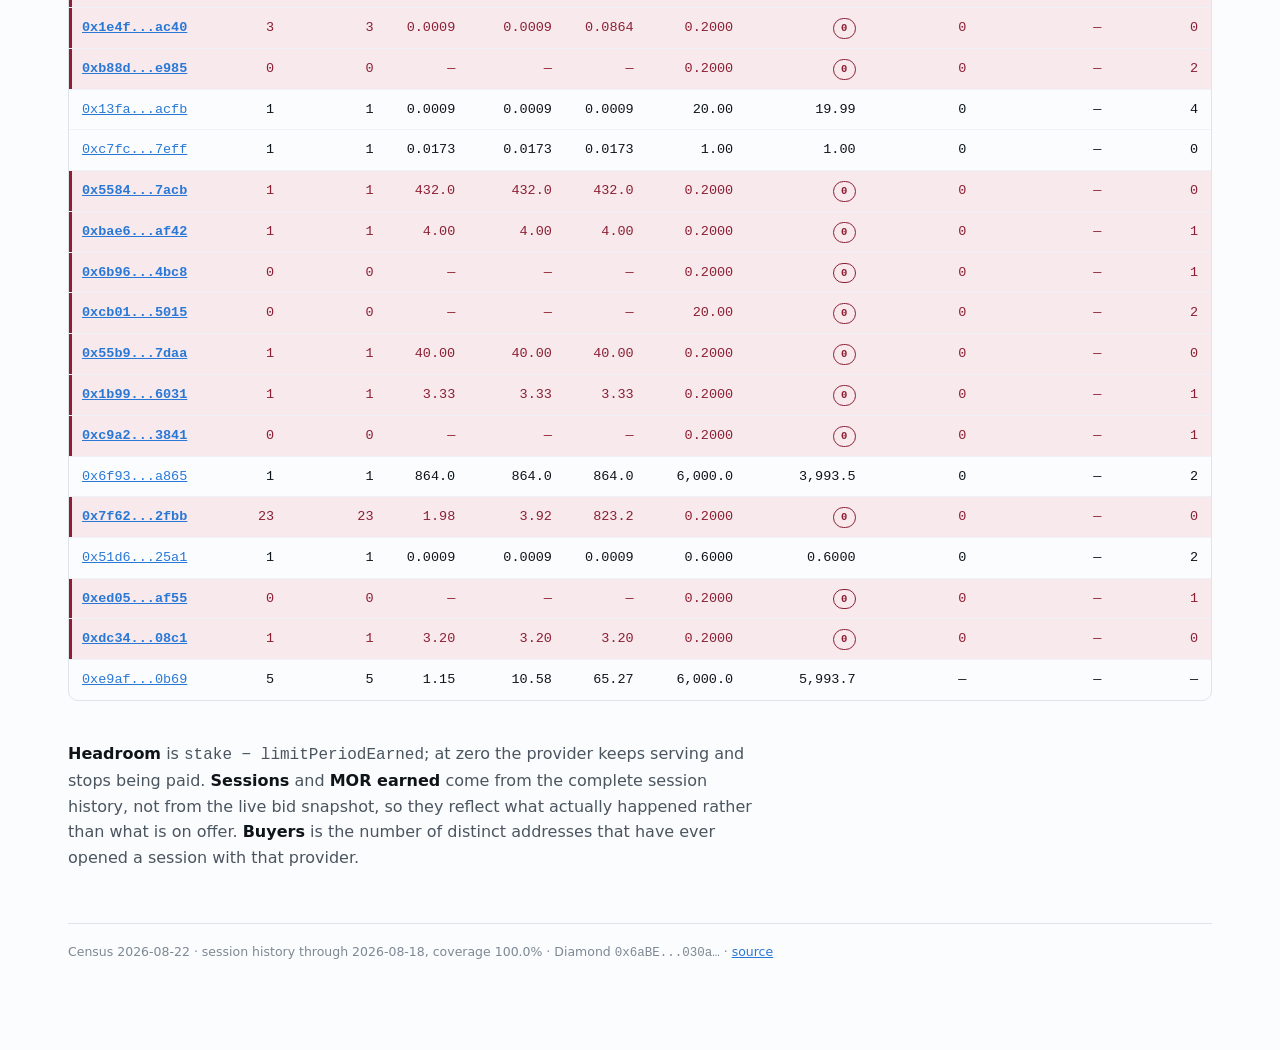
==== commit 1cbaf988: "census: align Bids by address KPIs with Market overview Saw demand takes the models colour (it count" ====
--- a/addresses.html
+++ b/addresses.html
@@ -117,18 +117,21 @@
   const sess = arm.reduce((a,r)=>a+(r.sess||0),0);
   const earning = arm.filter(r=>(r.val||0)>0).length;
   document.getElementById("kpis").innerHTML = [
-    kpi("Bidding addresses", int(rows.length), "hold at least one live bid","hold"),
+    kpi("Providers", int(rows.length), "hold at least one bid","hold"),
     kpi("Contending", int(contend.length), "have headroom — can be paid","hold"),
     kpi("Choked", int(choked.length),
         rows.length? pct(100*choked.length/rows.length,0)+" cannot be paid":"none","choke"),
-    kpi("Earned anything", int(earning),
-        "in "+tfLabel(),"earn"),
-    kpi("Sessions", int(sess), tfLabel(),"earn"),
-    kpi("Value paid", mor(val)+" MOR", tfLabel(),"earn"),
-    kpi("Total staked", mor(rows.reduce((a,r)=>a+(r.stake||0),0))+" MOR",
+    /* counts addresses, so it takes the address colour, not an earnings one */
+    kpi("Earned anything", int(earning), "in "+tfLabel(),"hold"),
+    /* the two money cards are the Market overview cards verbatim */
+    kpi("MOR paid", mor(val),
+        (sess? fmt(val/sess,4)+" MOR/session":"—"),"earn"),
+    kpi("Sessions", int(sess), tfLabel(),"sess"),
+    /* unit moves into the title, matching how MOR paid drops its suffix */
+    kpi("MOR staked", mor(rows.reduce((a,r)=>a+(r.stake||0),0)),
         "by addresses with live bids","hold"),
-    kpi("Staked and contending", mor(contend.reduce((a,r)=>a+(r.stake||0),0))+" MOR",
-        "MOR that can still earn","hold"),
+    kpi("MOR contending", mor(contend.reduce((a,r)=>a+(r.stake||0),0)),
+        "can still earn","hold"),
   ].join("");
   document.getElementById("tfnote").textContent =
     int(sess)+" sessions · "+mor(val)+" MOR";
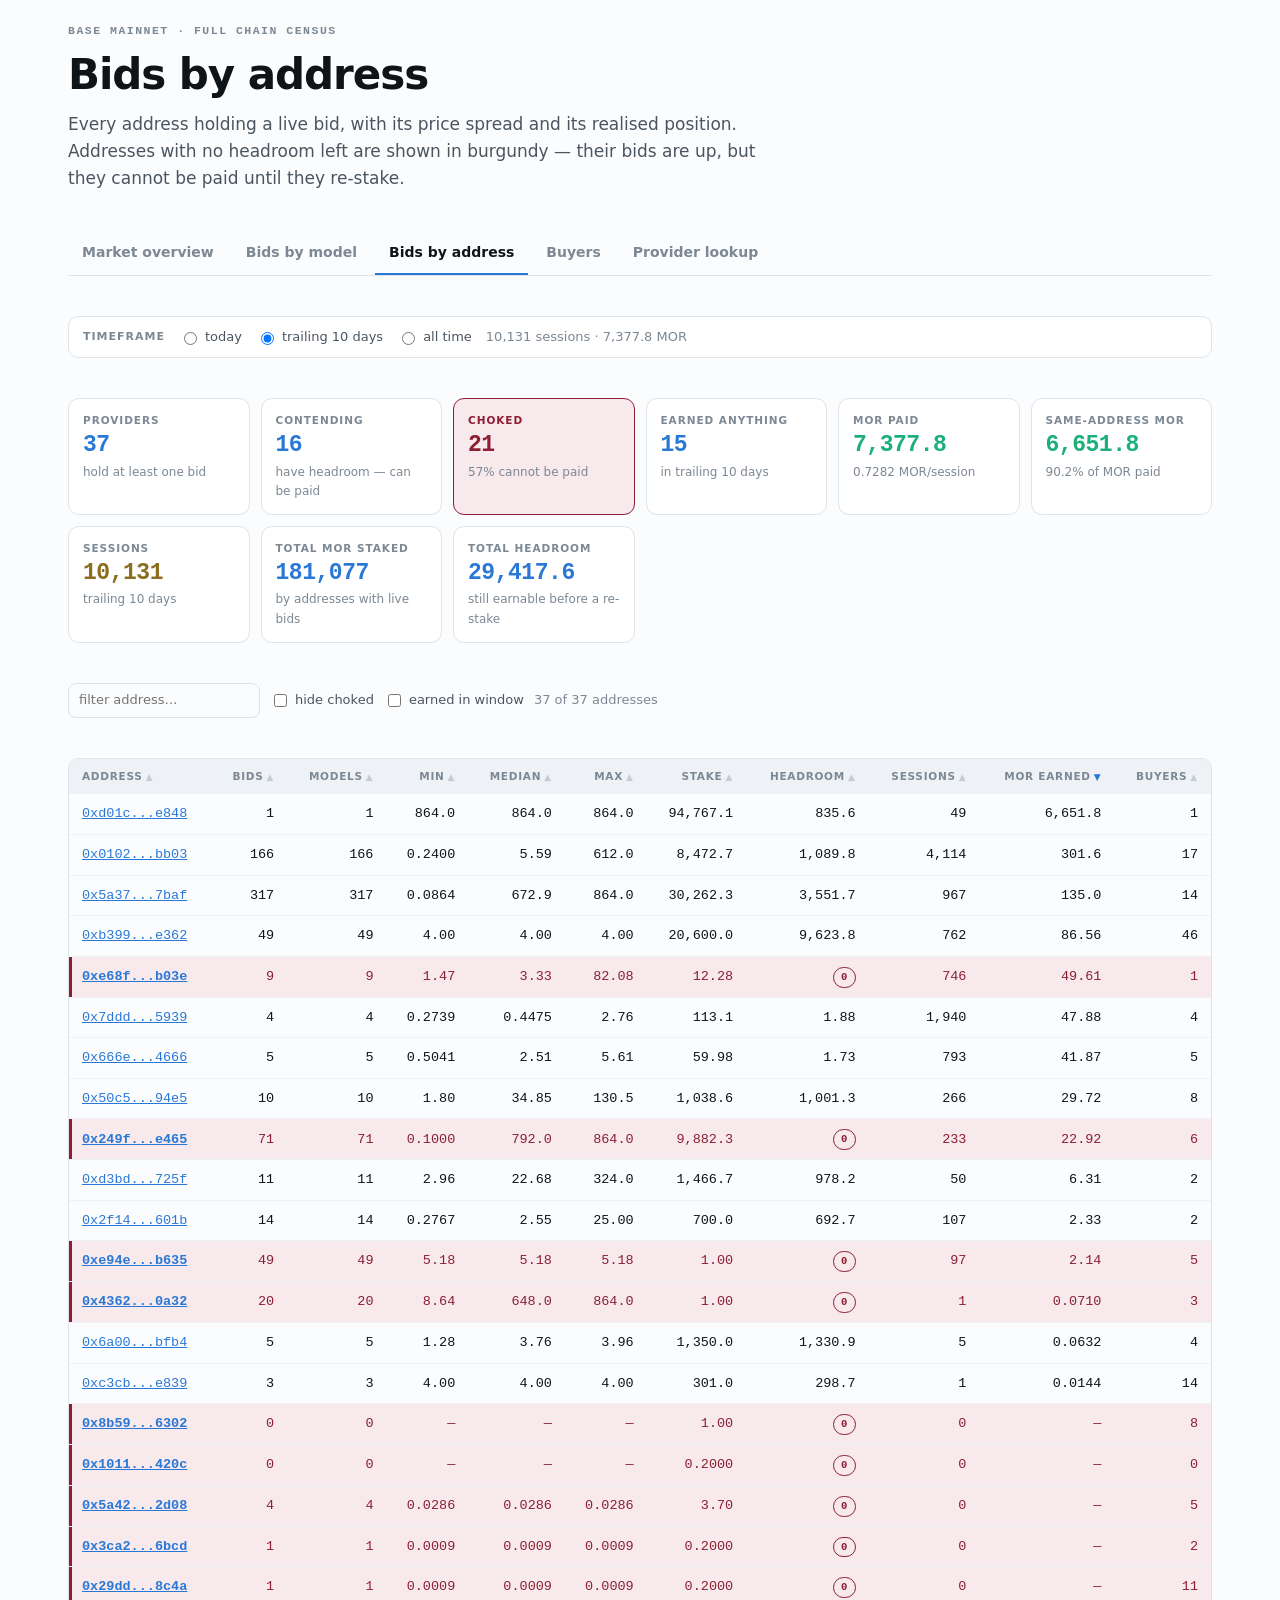
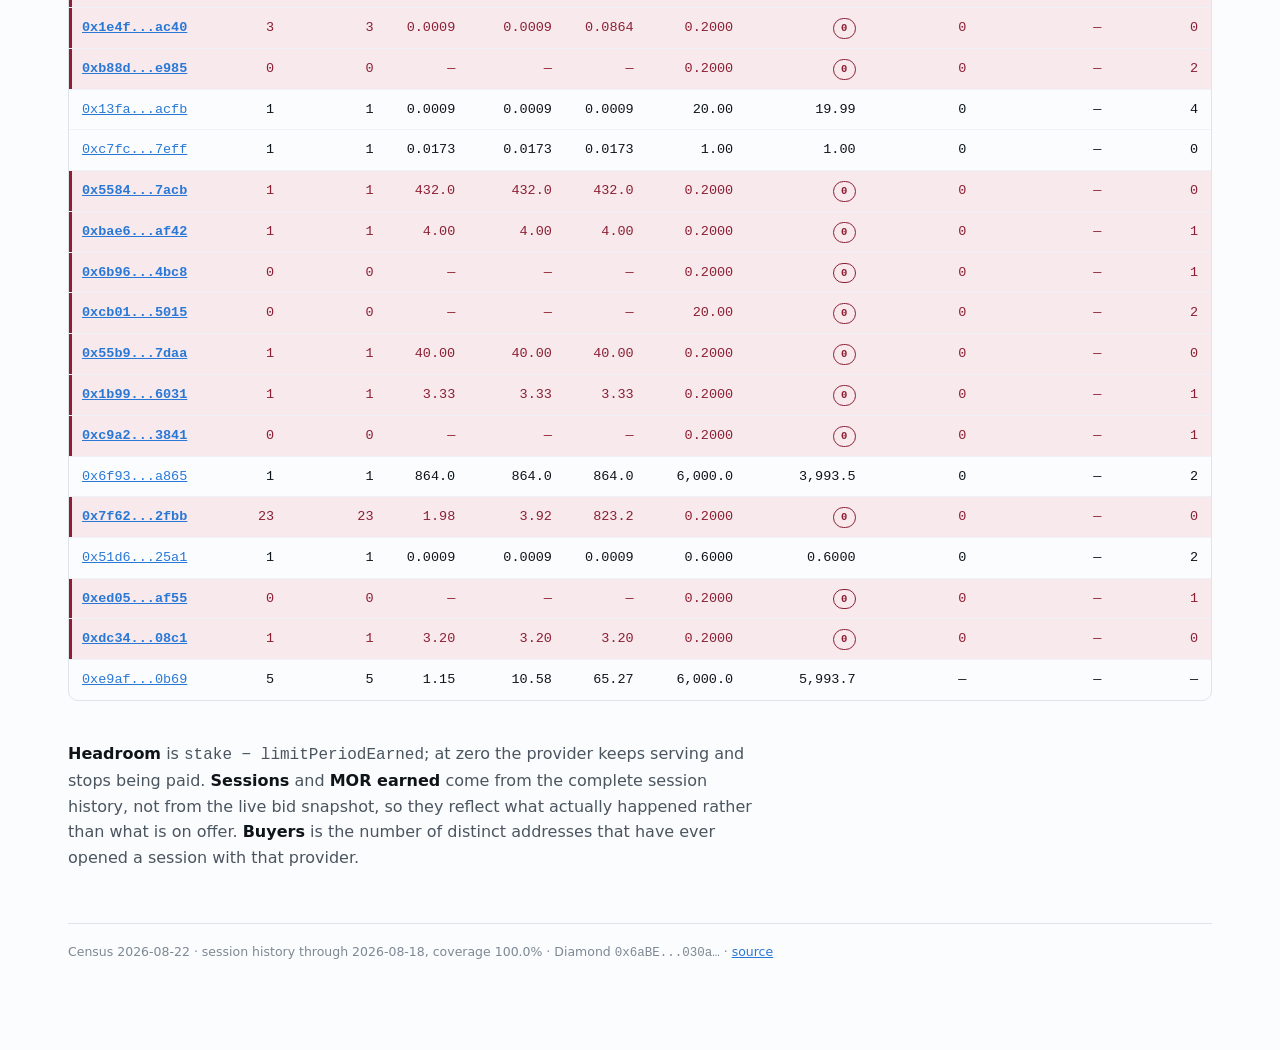
==== commit a8a0c716: "census: match Bids by address and Buyers cards; reconcile their totals Saw demand takes the models c" ====
--- a/addresses.html
+++ b/addresses.html
@@ -112,10 +112,14 @@
 
 function drawKpis(){
   const contend = rows.filter(r=>!r.choked), choked = rows.filter(r=>r.choked);
-  const arm = rows.filter(r=>!r.self);
-  const val = arm.reduce((a,r)=>a+(r.val||0),0);
-  const sess = arm.reduce((a,r)=>a+(r.sess||0),0);
-  const earning = arm.filter(r=>(r.val||0)>0).length;
+  /* Every address, not an arm's-length subset: this page shares its labels with
+     Buyers and Market overview, and a filtered total under a shared label read
+     726.1 against their 7,400.6. The same-address share is broken out below
+     instead of being dropped. */
+  const val  = rows.reduce((a,r)=>a+(r.val||0),0);
+  const sess = rows.reduce((a,r)=>a+(r.sess||0),0);
+  const selfVal = rows.filter(r=>r.self).reduce((a,r)=>a+(r.val||0),0);
+  const earning = rows.filter(r=>(r.val||0)>0).length;
   document.getElementById("kpis").innerHTML = [
     kpi("Providers", int(rows.length), "hold at least one bid","hold"),
     kpi("Contending", int(contend.length), "have headroom — can be paid","hold"),
@@ -126,12 +130,16 @@
     /* the two money cards are the Market overview cards verbatim */
     kpi("MOR paid", mor(val),
         (sess? fmt(val/sess,4)+" MOR/session":"—"),"earn"),
+    kpi("Same-address MOR", mor(selfVal),
+        (val? pct(100*selfVal/val,1)+" of MOR paid":"—"),"earn"),
     kpi("Sessions", int(sess), tfLabel(),"sess"),
     /* unit moves into the title, matching how MOR paid drops its suffix */
-    kpi("MOR staked", mor(rows.reduce((a,r)=>a+(r.stake||0),0)),
+    kpi("Total MOR staked", mor(rows.reduce((a,r)=>a+(r.stake||0),0)),
         "by addresses with live bids","hold"),
-    kpi("MOR contending", mor(contend.reduce((a,r)=>a+(r.stake||0),0)),
-        "can still earn","hold"),
+    /* headroom is stake - limitPeriodEarned, not the stake of contending
+       addresses; summing `head` is what makes the label true */
+    kpi("Total Headroom", mor(rows.reduce((a,r)=>a+(r.head||0),0)),
+        "still earnable before a re-stake","hold"),
   ].join("");
   document.getElementById("tfnote").textContent =
     int(sess)+" sessions · "+mor(val)+" MOR";
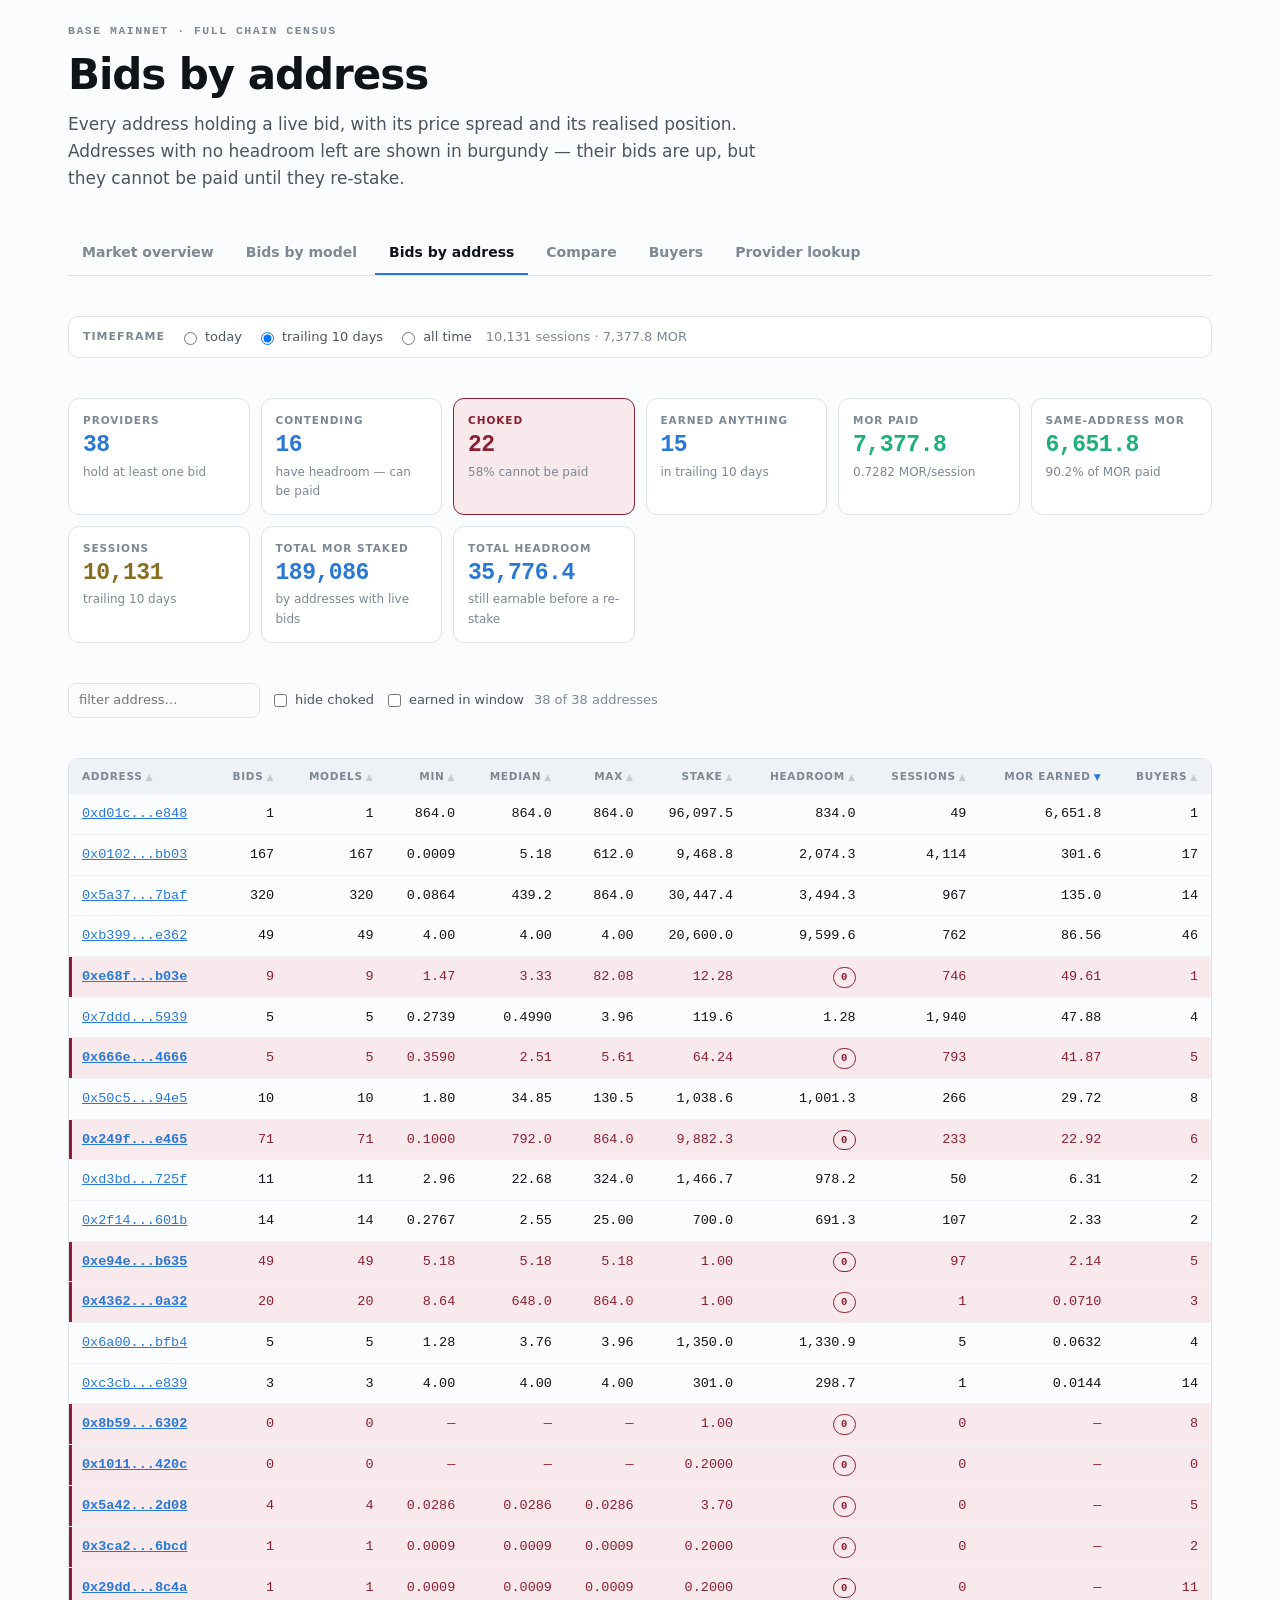
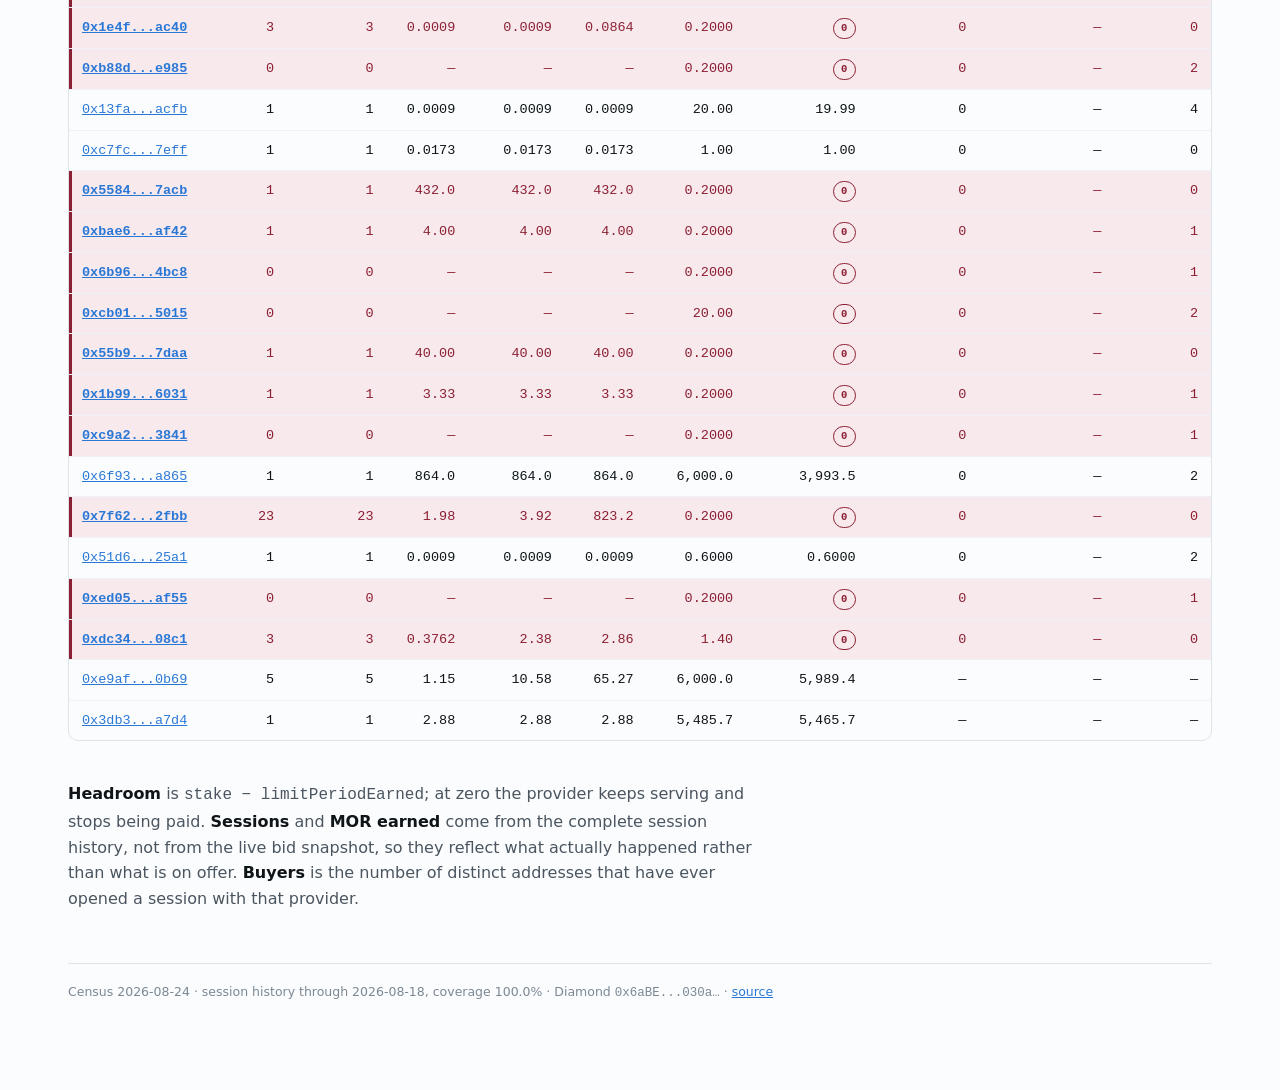
==== commit 4aa367c5: "public Compare page: pick two providers, compare stake, earnings and every model either bids" ====
--- a/addresses.html
+++ b/addresses.html
@@ -70,7 +70,7 @@
 
 <script type="module">
 import {DIAMOND,CHOKE,fmt,int,pct,mor,price,short,day,
-        nav,kpi,esc,census,wireTip,sortable} from "./assets/pub.js?v=df8223ececa9";
+        nav,kpi,esc,census,wireTip,sortable} from "./assets/pub.js?v=d764749421a2";
 
 document.getElementById("navslot").innerHTML = nav("addresses.html");
 let C, H;
